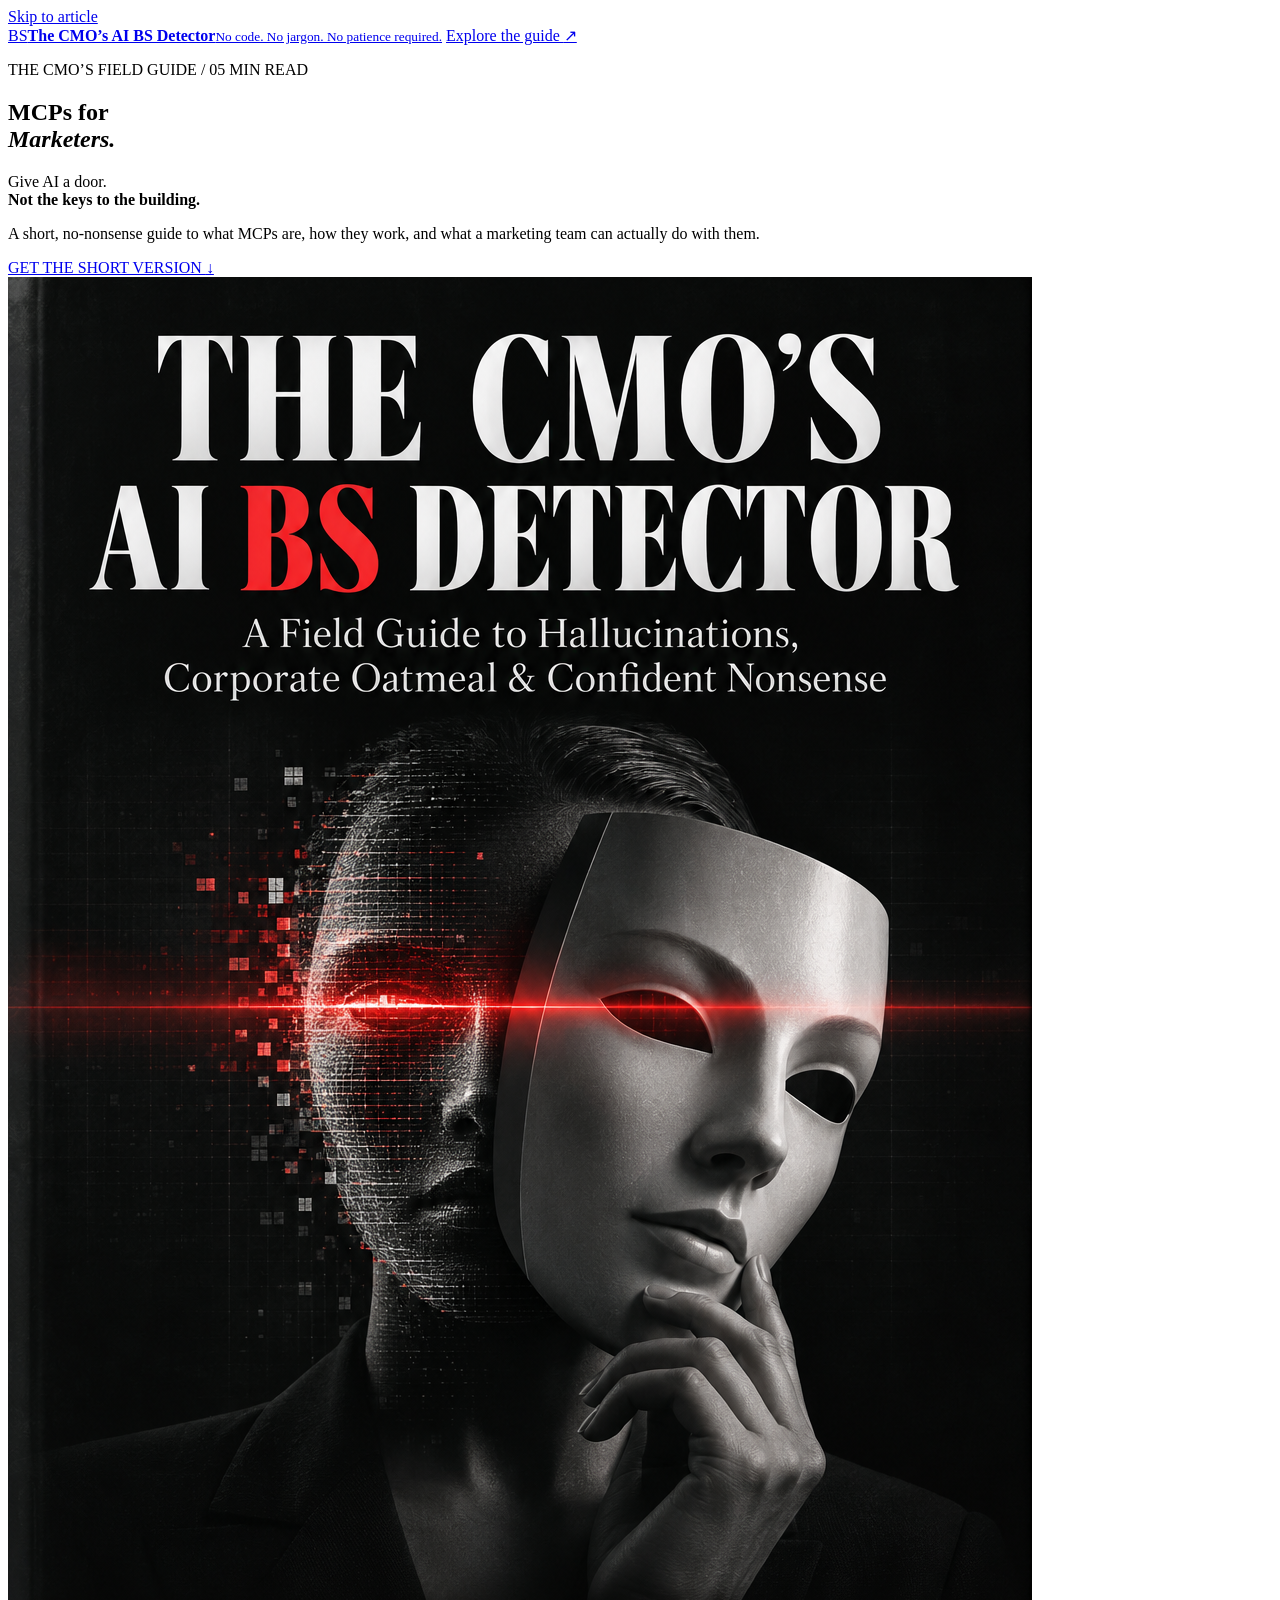
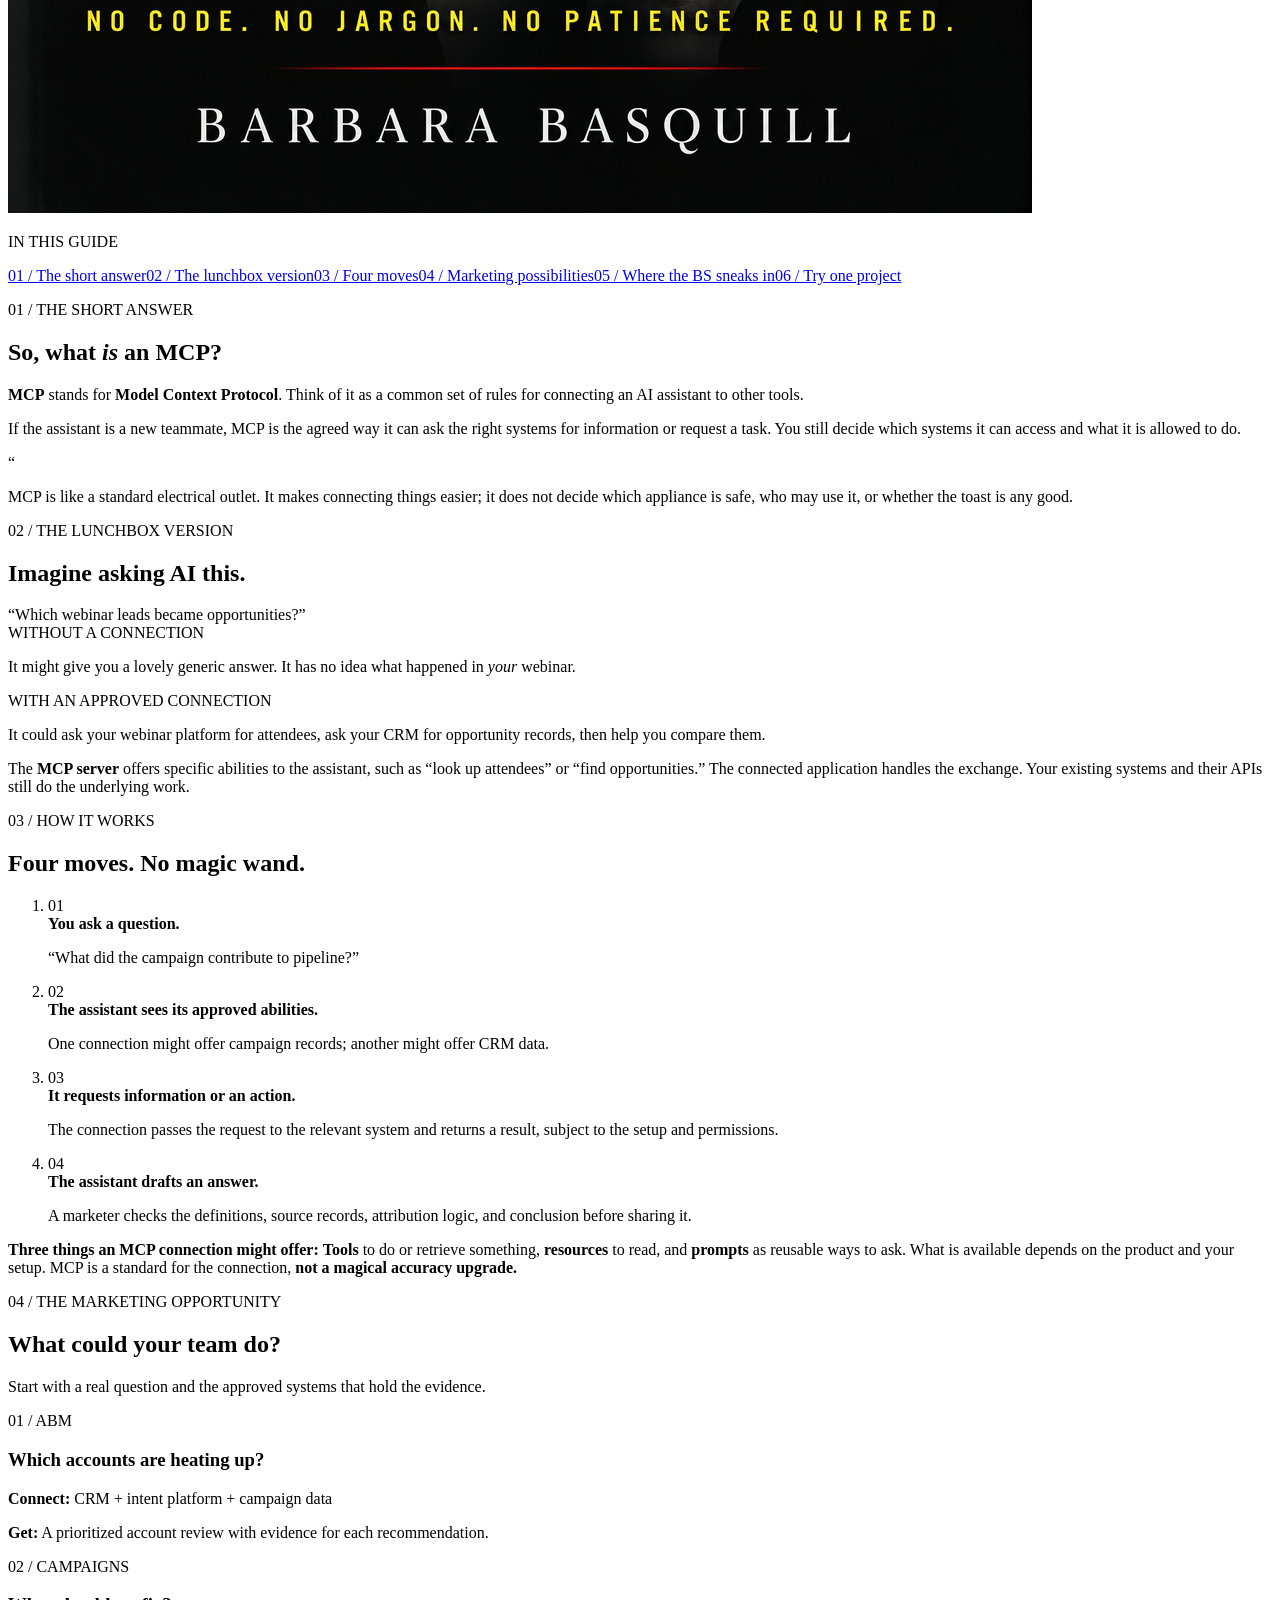
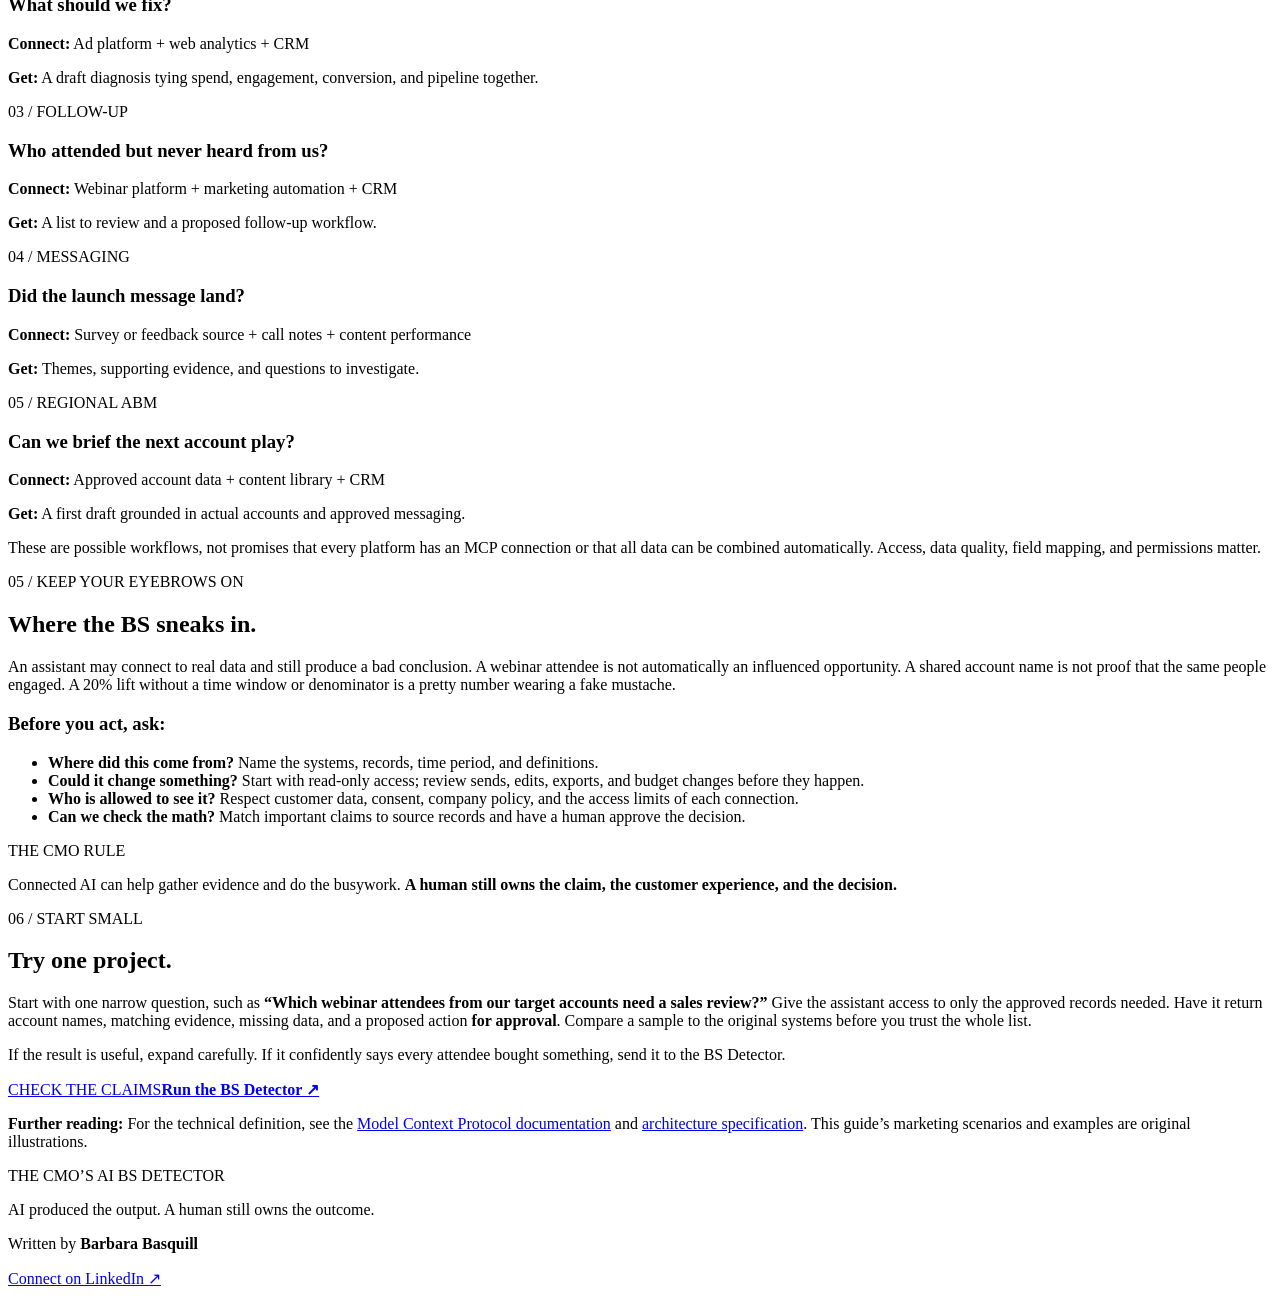
==== mcp-for-marketers/index.html @ 8076a6bf "Create index.html" ====
<!doctype html>
<html lang="en">
<head>
  <meta charset="utf-8">
  <meta name="viewport" content="width=device-width, initial-scale=1">
  <meta name="theme-color" content="#090a0c">
  <meta name="description" content="A five-minute, no-jargon field guide to MCPs for CMOs and marketing teams. Learn how connected AI works, what it can do, and where the BS can sneak in.">
  <meta property="og:type" content="article">
  <meta property="og:title" content="MCPs for Marketers: Give AI a Door, Not the Keys to the Building">
  <meta property="og:description" content="The five-minute, no-jargon field guide to connected AI for marketing teams.">
  <meta property="og:image" content="https://barbarabasquill.github.io/cmo-ai-bs-detector/assets/cmo-ai-bs-detector-cover.png">
  <meta property="og:url" content="https://barbarabasquill.github.io/cmo-ai-bs-detector/mcp-for-marketers/">
  <title>MCPs for Marketers | The CMO’s AI BS Detector</title>
  <link rel="canonical" href="https://barbarabasquill.github.io/cmo-ai-bs-detector/mcp-for-marketers/">
  <link rel="stylesheet" href="styles.css">
</head>
<body>
  <a class="skip-link" href="#article">Skip to article</a>
  <header class="site-header"><div class="shell header-inner">
    <a class="brand" href="../" aria-label="The CMO's AI BS Detector home"><span class="brand-mark" aria-hidden="true">BS</span><span><strong>The CMO’s AI BS Detector</strong><small>No code. No jargon. No patience required.</small></span></a>
    <a class="header-link" href="https://github.com/barbarabasquill/cmo-ai-bs-detector">Explore the guide <span aria-hidden="true">↗</span></a>
  </div></header>
  <main id="article">
    <section class="hero"><div class="shell hero-grid">
      <div class="hero-copy"><p class="eyebrow">THE CMO’S FIELD GUIDE <span aria-hidden="true">/</span> 05 MIN READ</p>
        <h1>MCPs for<br><em>Marketers<span class="red">.</span></em></h1>
        <p class="hero-deck">Give AI a door.<br><strong>Not the keys to the building.</strong></p>
        <p class="hero-sub">A short, no-nonsense guide to what MCPs are, how they work, and what a marketing team can actually do with them.</p>
        <a class="hero-button" href="#quick-answer">GET THE SHORT VERSION <span aria-hidden="true">↓</span></a>
      </div>
      <div class="hero-art" aria-label="The CMO's AI BS Detector book cover"><div class="art-halo" aria-hidden="true"></div><img src="../assets/cmo-ai-bs-detector-cover.png" alt="The CMO's AI BS Detector cover with a masked figure, red light, and yellow tagline"></div>
    </div><div class="hero-rule" aria-hidden="true"></div></section>

    <div class="shell article-shell">
      <aside class="contents" aria-label="On this page"><p>IN THIS GUIDE</p><a href="#quick-answer">01 / The short answer</a><a href="#lunchbox">02 / The lunchbox version</a><a href="#four-moves">03 / Four moves</a><a href="#marketing">04 / Marketing possibilities</a><a href="#bs">05 / Where the BS sneaks in</a><a href="#first-project">06 / Try one project</a></aside>
      <article class="story">
        <section id="quick-answer" class="story-section intro"><p class="section-kicker">01 / THE SHORT ANSWER</p><h2>So, what <em>is</em> an MCP?</h2>
          <p class="lead"><strong>MCP</strong> stands for <strong>Model Context Protocol</strong>. Think of it as a common set of rules for connecting an AI assistant to other tools.</p>
          <p>If the assistant is a new teammate, MCP is the agreed way it can ask the right systems for information or request a task. You still decide which systems it can access and what it is allowed to do.</p>
          <div class="pullquote"><span aria-hidden="true">“</span><p>MCP is like a standard electrical outlet. It makes connecting things easier; it does not decide which appliance is safe, who may use it, or whether the toast is any good.</p></div>
        </section>
        <section id="lunchbox" class="story-section"><p class="section-kicker">02 / THE LUNCHBOX VERSION</p><h2>Imagine asking AI this.</h2>
          <div class="question">“Which webinar leads became opportunities?”</div>
          <div class="compare"><div><span class="tag">WITHOUT A CONNECTION</span><p>It might give you a lovely generic answer. It has no idea what happened in <em>your</em> webinar.</p></div><div><span class="tag tag-red">WITH AN APPROVED CONNECTION</span><p>It could ask your webinar platform for attendees, ask your CRM for opportunity records, then help you compare them.</p></div></div>
          <p>The <strong>MCP server</strong> offers specific abilities to the assistant, such as “look up attendees” or “find opportunities.” The connected application handles the exchange. Your existing systems and their APIs still do the underlying work.</p>
        </section>
        <section id="four-moves" class="story-section"><p class="section-kicker">03 / HOW IT WORKS</p><h2>Four moves. No magic wand.</h2>
          <ol class="steps"><li><span>01</span><div><strong>You ask a question.</strong><p>“What did the campaign contribute to pipeline?”</p></div></li><li><span>02</span><div><strong>The assistant sees its approved abilities.</strong><p>One connection might offer campaign records; another might offer CRM data.</p></div></li><li><span>03</span><div><strong>It requests information or an action.</strong><p>The connection passes the request to the relevant system and returns a result, subject to the setup and permissions.</p></div></li><li><span>04</span><div><strong>The assistant drafts an answer.</strong><p>A marketer checks the definitions, source records, attribution logic, and conclusion before sharing it.</p></div></li></ol>
          <div class="note"><strong>Three things an MCP connection might offer:</strong> <b>Tools</b> to do or retrieve something, <b>resources</b> to read, and <b>prompts</b> as reusable ways to ask. What is available depends on the product and your setup. MCP is a standard for the connection, <strong>not a magical accuracy upgrade.</strong></div>
        </section>
        <section id="marketing" class="story-section"><p class="section-kicker">04 / THE MARKETING OPPORTUNITY</p><h2>What could your team do?</h2><p>Start with a real question and the approved systems that hold the evidence.</p>
          <div class="use-cases"><div class="use-case"><span>01 / ABM</span><h3>Which accounts are heating up?</h3><p><b>Connect:</b> CRM + intent platform + campaign data</p><p><b>Get:</b> A prioritized account review with evidence for each recommendation.</p></div><div class="use-case"><span>02 / CAMPAIGNS</span><h3>What should we fix?</h3><p><b>Connect:</b> Ad platform + web analytics + CRM</p><p><b>Get:</b> A draft diagnosis tying spend, engagement, conversion, and pipeline together.</p></div><div class="use-case"><span>03 / FOLLOW-UP</span><h3>Who attended but never heard from us?</h3><p><b>Connect:</b> Webinar platform + marketing automation + CRM</p><p><b>Get:</b> A list to review and a proposed follow-up workflow.</p></div><div class="use-case"><span>04 / MESSAGING</span><h3>Did the launch message land?</h3><p><b>Connect:</b> Survey or feedback source + call notes + content performance</p><p><b>Get:</b> Themes, supporting evidence, and questions to investigate.</p></div><div class="use-case"><span>05 / REGIONAL ABM</span><h3>Can we brief the next account play?</h3><p><b>Connect:</b> Approved account data + content library + CRM</p><p><b>Get:</b> A first draft grounded in actual accounts and approved messaging.</p></div></div>
          <p class="fine-print">These are possible workflows, not promises that every platform has an MCP connection or that all data can be combined automatically. Access, data quality, field mapping, and permissions matter.</p>
        </section>
        <section id="bs" class="story-section"><p class="section-kicker">05 / KEEP YOUR EYEBROWS ON</p><h2>Where the BS sneaks in.</h2><p>An assistant may connect to real data and still produce a bad conclusion. A webinar attendee is not automatically an influenced opportunity. A shared account name is not proof that the same people engaged. A 20% lift without a time window or denominator is a pretty number wearing a fake mustache.</p>
          <div class="checklist"><h3>Before you act, ask:</h3><ul><li><strong>Where did this come from?</strong> Name the systems, records, time period, and definitions.</li><li><strong>Could it change something?</strong> Start with read-only access; review sends, edits, exports, and budget changes before they happen.</li><li><strong>Who is allowed to see it?</strong> Respect customer data, consent, company policy, and the access limits of each connection.</li><li><strong>Can we check the math?</strong> Match important claims to source records and have a human approve the decision.</li></ul></div>
          <div class="rule"><span>THE CMO RULE</span><p>Connected AI can help gather evidence and do the busywork. <strong>A human still owns the claim, the customer experience, and the decision.</strong></p></div>
        </section>
        <section id="first-project" class="story-section last"><p class="section-kicker">06 / START SMALL</p><h2>Try one project.</h2><p>Start with one narrow question, such as <strong>“Which webinar attendees from our target accounts need a sales review?”</strong> Give the assistant access to only the approved records needed. Have it return account names, matching evidence, missing data, and a proposed action <strong>for approval</strong>. Compare a sample to the original systems before you trust the whole list.</p><p>If the result is useful, expand carefully. If it confidently says every attendee bought something, send it to the BS Detector.</p>
          <a class="cta" href="../"><span>CHECK THE CLAIMS</span><strong>Run the BS Detector <span aria-hidden="true">↗</span></strong></a>
        </section>
        <div class="sources"><p><strong>Further reading:</strong> For the technical definition, see the <a href="https://modelcontextprotocol.io/docs/getting-started/intro">Model Context Protocol documentation</a> and <a href="https://modelcontextprotocol.io/specification/2025-11-25/architecture">architecture specification</a>. This guide’s marketing scenarios and examples are original illustrations.</p></div>
      </article>
    </div>
  </main>
  <footer><div class="shell footer-inner"><div><span>THE CMO’S AI BS DETECTOR</span><p>AI produced the output. A human still owns the outcome.</p></div><div><p>Written by <strong>Barbara Basquill</strong></p><a href="https://www.linkedin.com/in/enterprisemarketing/">Connect on LinkedIn ↗</a></div></div></footer>
</body>
</html>
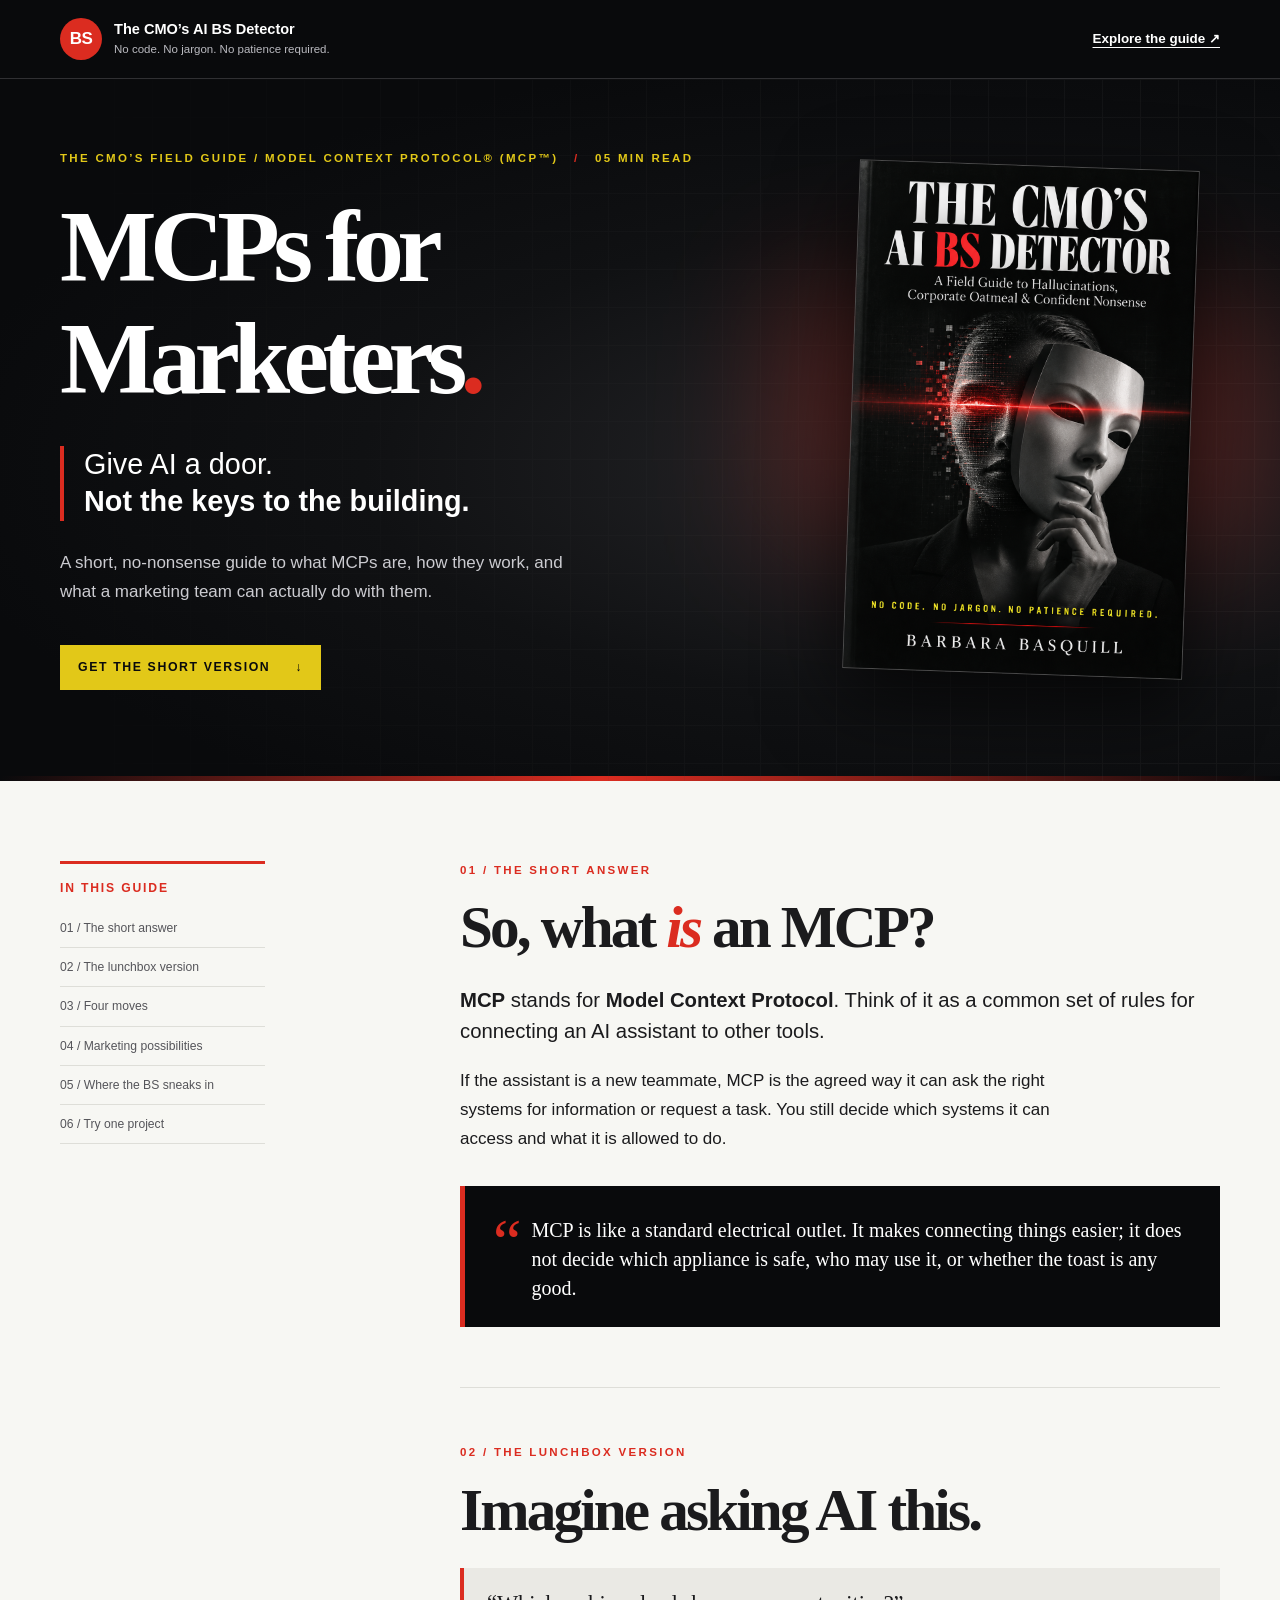
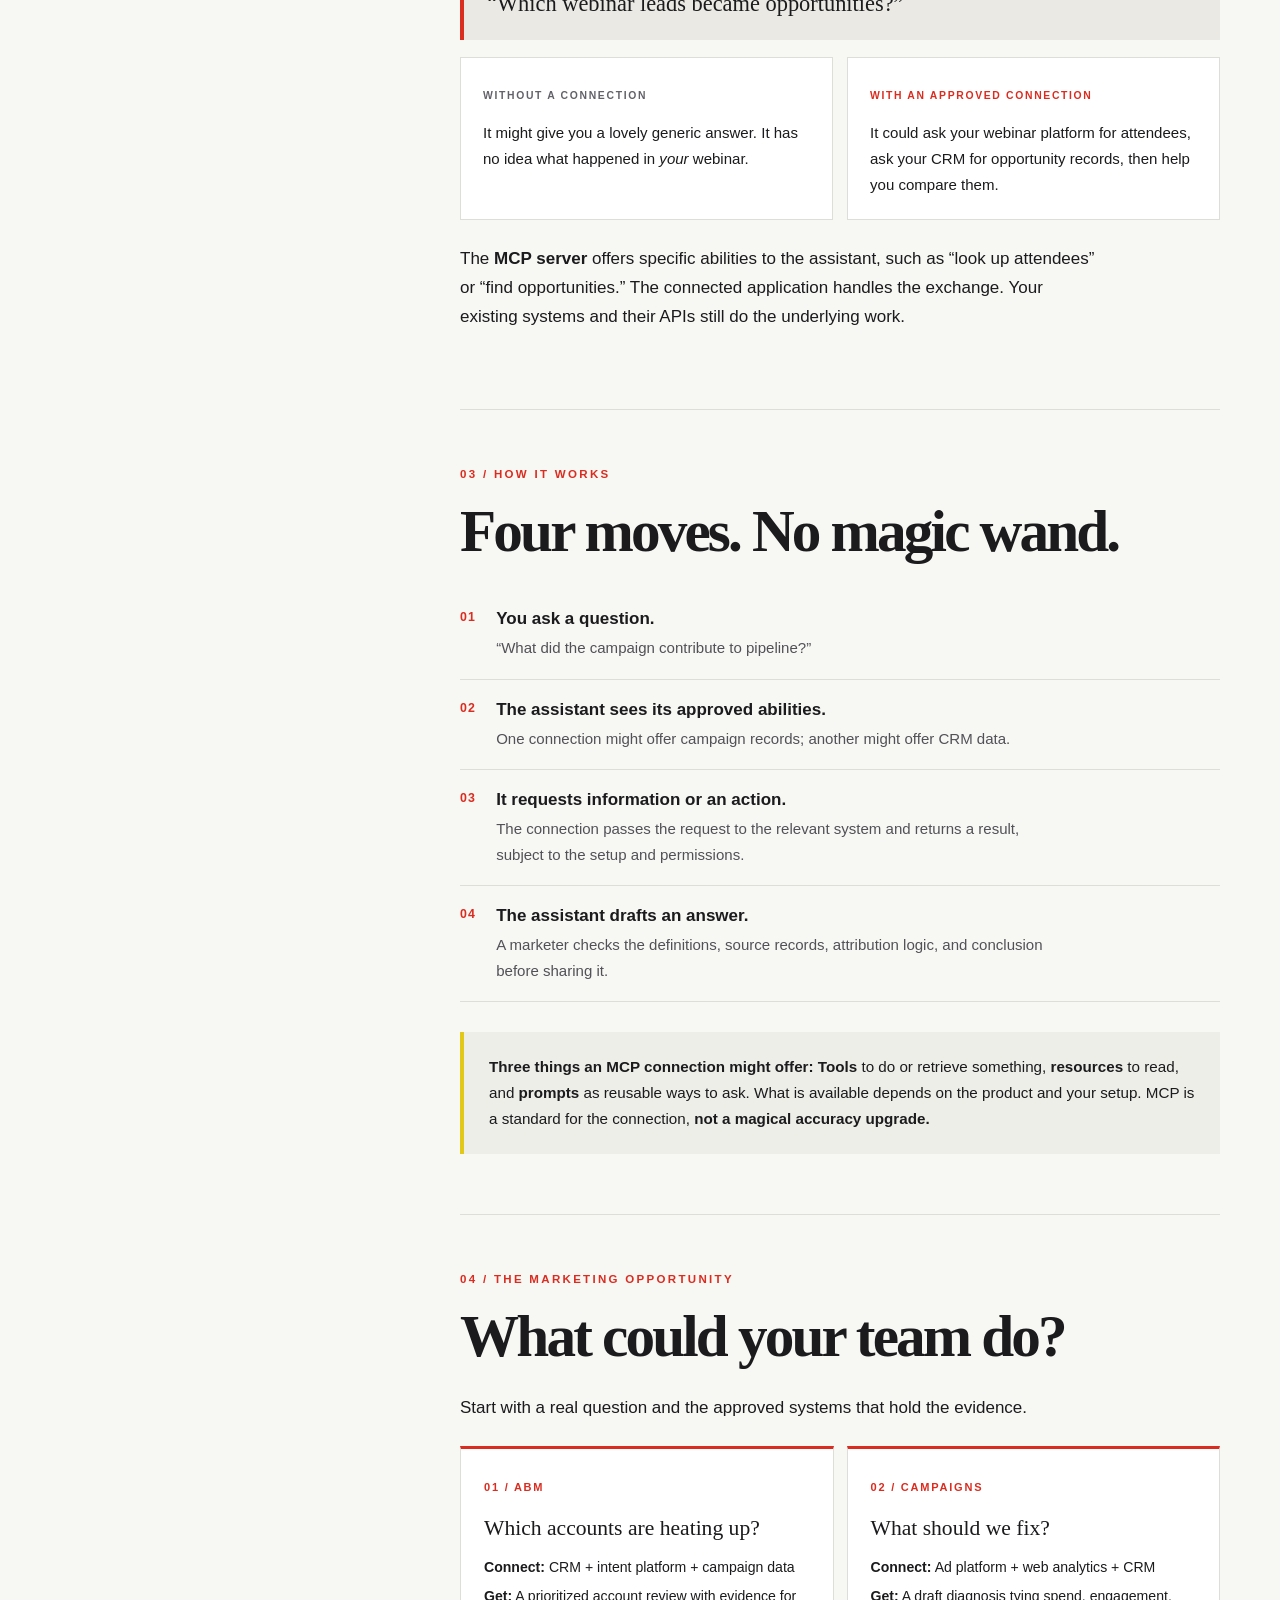
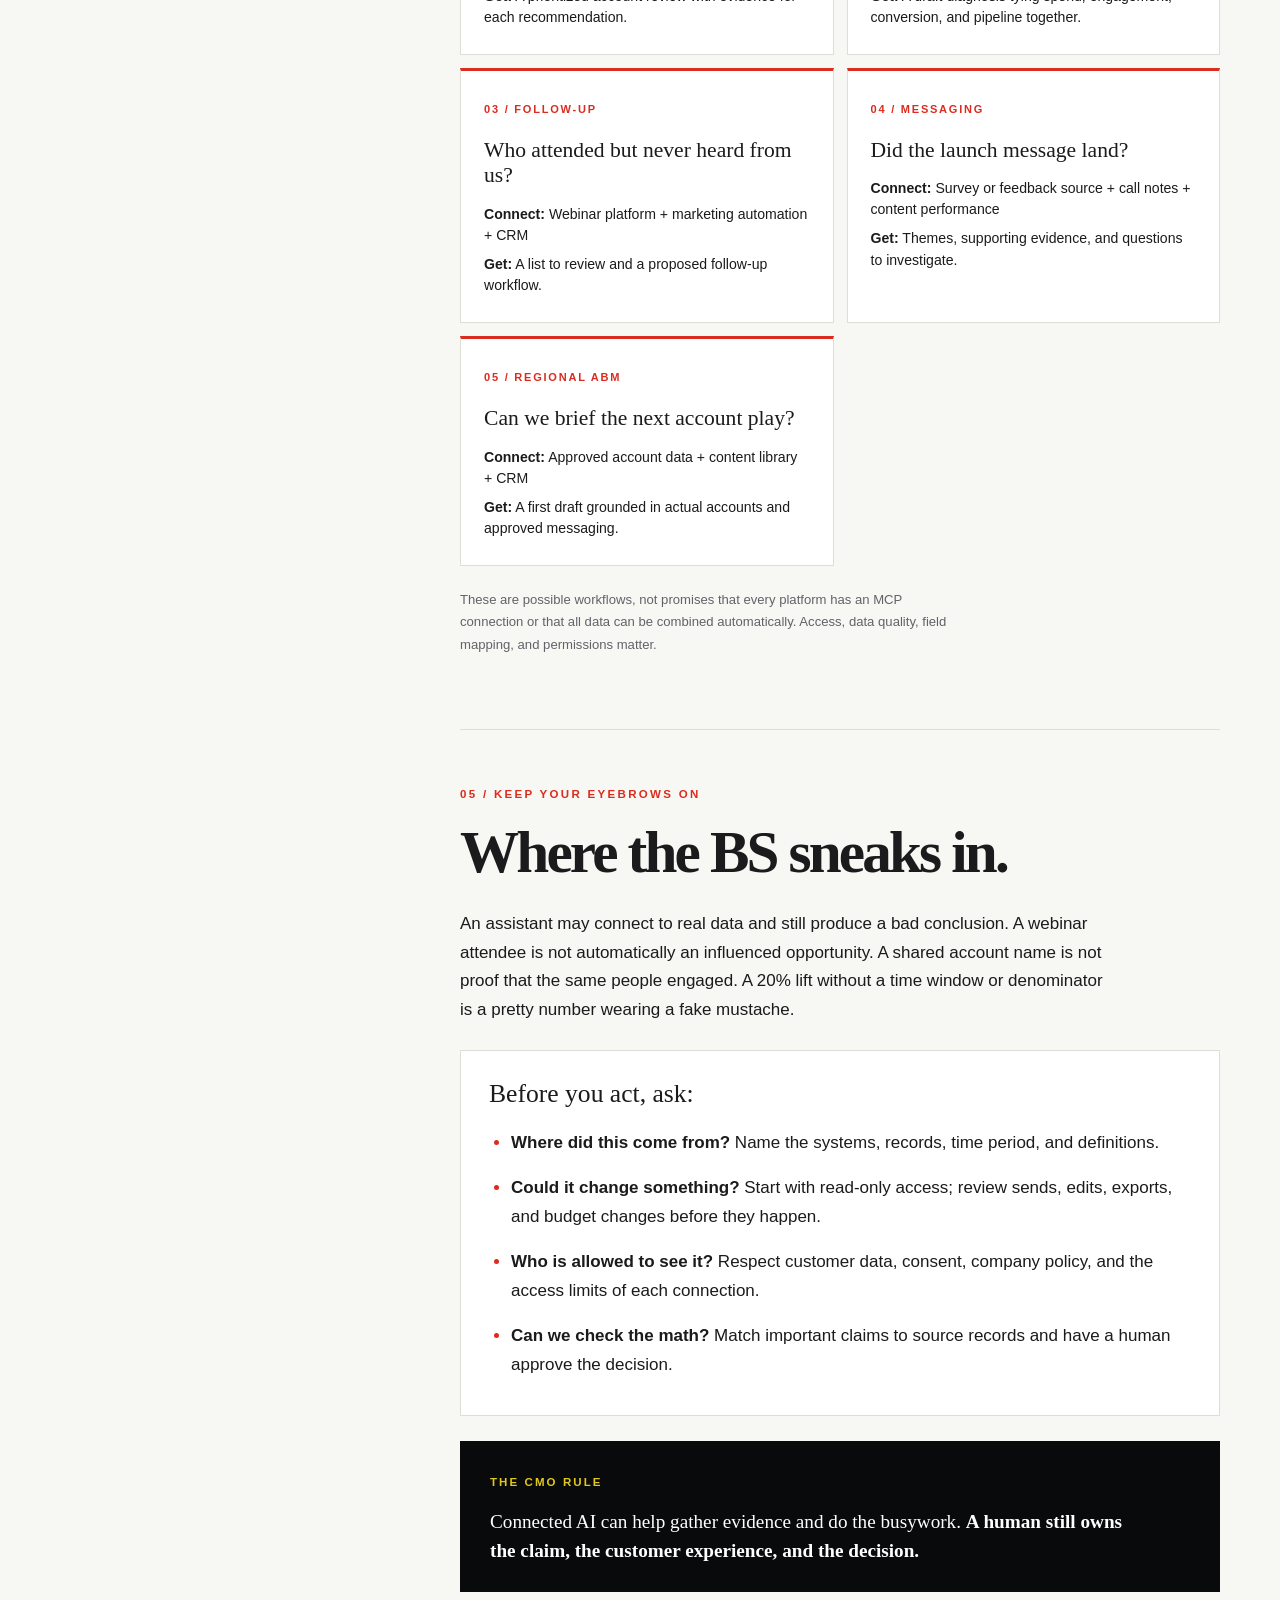
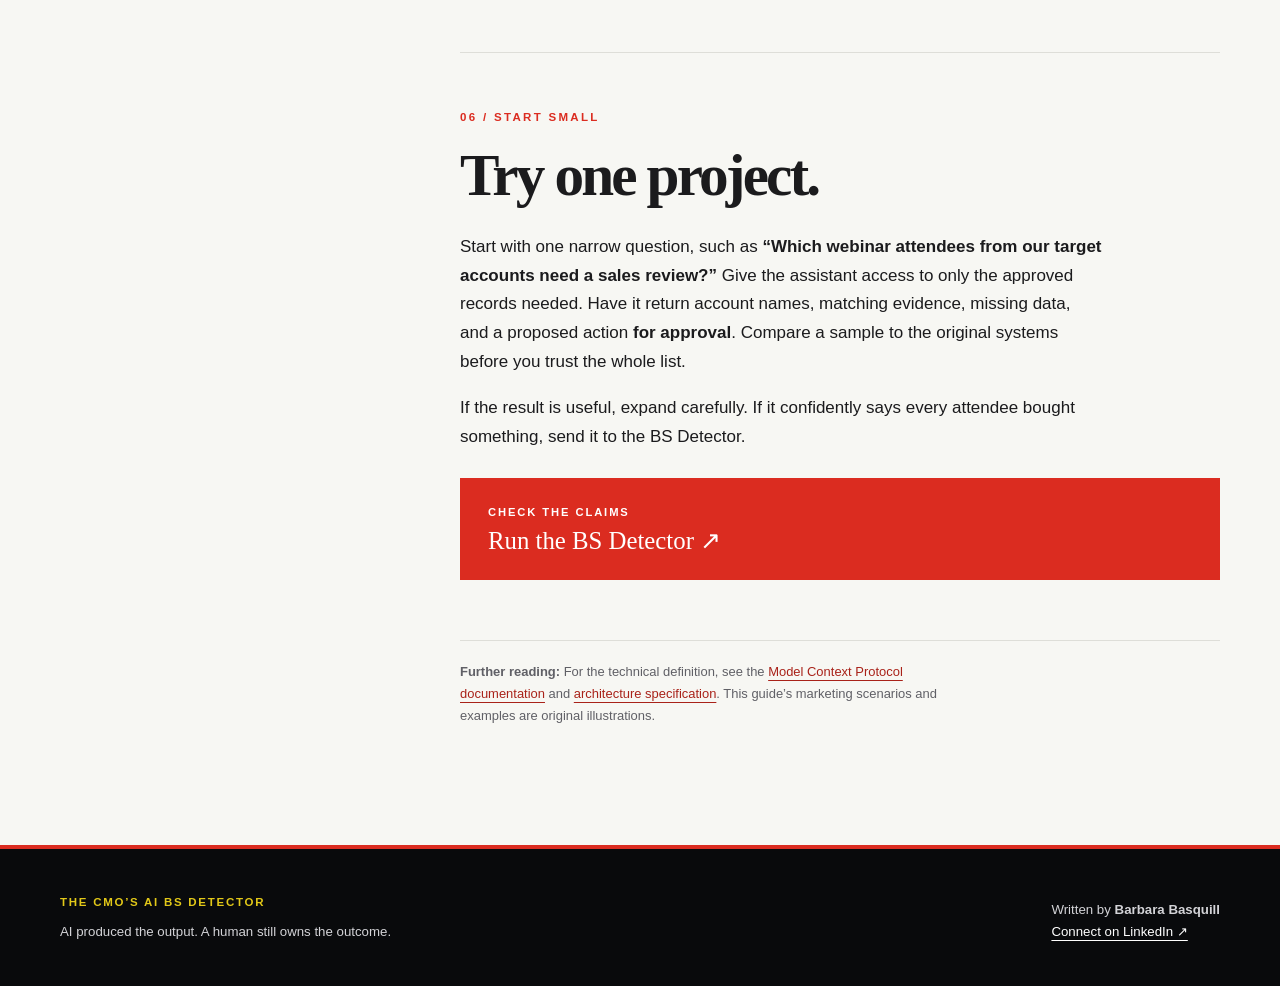
==== commit d064fd46: "Update index.html" ====
--- a/mcp-for-marketers/index.html
+++ b/mcp-for-marketers/index.html
@@ -6,7 +6,7 @@
   <meta name="theme-color" content="#090a0c">
   <meta name="description" content="A five-minute, no-jargon field guide to MCPs for CMOs and marketing teams. Learn how connected AI works, what it can do, and where the BS can sneak in.">
   <meta property="og:type" content="article">
-  <meta property="og:title" content="MCPs for Marketers: Give AI a Door, Not the Keys to the Building">
+  <meta property="og:title" content="MCPs Connections for Marketers: Give AI a Door, Not the Keys to the Building">
   <meta property="og:description" content="The five-minute, no-jargon field guide to connected AI for marketing teams.">
   <meta property="og:image" content="https://barbarabasquill.github.io/cmo-ai-bs-detector/assets/cmo-ai-bs-detector-cover.png">
   <meta property="og:url" content="https://barbarabasquill.github.io/cmo-ai-bs-detector/mcp-for-marketers/">
@@ -22,7 +22,7 @@
   </div></header>
   <main id="article">
     <section class="hero"><div class="shell hero-grid">
-      <div class="hero-copy"><p class="eyebrow">THE CMO’S FIELD GUIDE <span aria-hidden="true">/</span> 05 MIN READ</p>
+      <div class="hero-copy"><p class="eyebrow">THE CMO’S FIELD GUIDE / MODEL CONTEXT PROTOCOL® (MCP™) <span aria-hidden="true">/</span> 05 MIN READ</p>
         <h1>MCPs for<br><em>Marketers<span class="red">.</span></em></h1>
         <p class="hero-deck">Give AI a door.<br><strong>Not the keys to the building.</strong></p>
         <p class="hero-sub">A short, no-nonsense guide to what MCPs are, how they work, and what a marketing team can actually do with them.</p>
--- a/mcp-for-marketers/styles.css
+++ b/mcp-for-marketers/styles.css
@@ -0,0 +1 @@
+:root{--black:#090a0c;--charcoal:#141518;--paper:#f7f7f3;--white:#fff;--red:#db2c20;--yellow:#e2c818;--ink:#1b1b1d;--muted:#626269;--line:#deded8}*{box-sizing:border-box}html{scroll-behavior:smooth}body{margin:0;background:var(--paper);color:var(--ink);font:17px/1.7 Inter,ui-sans-serif,-apple-system,BlinkMacSystemFont,"Segoe UI",sans-serif}a{color:inherit;text-underline-offset:4px}a:focus-visible{outline:3px solid var(--yellow);outline-offset:4px}.shell{width:min(1160px,calc(100% - 48px));margin-inline:auto}.skip-link{position:absolute;left:16px;top:-80px;background:var(--yellow);color:var(--black);padding:8px 15px;z-index:30}.skip-link:focus{top:12px}.site-header{background:var(--black);color:white;border-bottom:1px solid #303033}.header-inner{min-height:78px;display:flex;align-items:center;justify-content:space-between;gap:24px}.brand{display:flex;align-items:center;gap:12px;text-decoration:none;line-height:1.2}.brand-mark{display:grid;place-items:center;width:42px;height:42px;border-radius:50%;background:var(--red);font-weight:900;letter-spacing:-.04em}.brand strong,.brand small{display:block}.brand strong{font-size:.91rem}.brand small{margin-top:4px;color:#babac0;font-size:.72rem}.header-link{font-size:.84rem;font-weight:750}.hero{position:relative;overflow:hidden;color:white;background:radial-gradient(ellipse at 75% 55%,#27272a 0%,#101113 44%,var(--black) 76%)}.hero:before{content:"";position:absolute;inset:0;opacity:.16;background-image:linear-gradient(#494949 1px,transparent 1px),linear-gradient(90deg,#494949 1px,transparent 1px);background-size:38px 38px;mask-image:linear-gradient(to right,transparent,#000)}.hero-grid{position:relative;display:grid;grid-template-columns:1.35fr .8fr;align-items:center;gap:clamp(36px,7vw,90px);min-height:650px;padding:70px 0 86px}.eyebrow,.section-kicker{font-size:.72rem;font-weight:900;letter-spacing:.2em}.eyebrow{color:var(--yellow)}.eyebrow span{color:var(--red);padding:0 10px}h1,h2,h3,p{margin-top:0}h1,h2,h3{line-height:1.1}h1{font-family:Georgia,"Times New Roman",serif;font-size:clamp(3.8rem,8vw,7.1rem);letter-spacing:-.065em;margin:22px 0 30px}h1 em{font-style:normal}h1 .red{color:var(--red)}.hero-deck{border-left:4px solid var(--red);padding-left:20px;font-size:clamp(1.3rem,2.5vw,1.8rem);line-height:1.3}.hero-sub{max-width:540px;color:#cbcbd0;line-height:1.65}.hero-button{display:inline-flex;align-items:center;gap:25px;margin-top:22px;background:var(--yellow);color:var(--black);padding:12px 18px;text-decoration:none;font-size:.77rem;font-weight:900;letter-spacing:.13em}.hero-button:hover{background:#f2db3e}.hero-art{position:relative;max-width:340px;justify-self:center;transform:rotate(2deg)}.hero-art img{display:block;position:relative;width:100%;height:auto;border:1px solid #4b4b4b;box-shadow:0 28px 80px #000b}.art-halo{position:absolute;inset:25% -20%;background:var(--red);filter:blur(65px);opacity:.29}.hero-rule{height:5px;background:linear-gradient(90deg,var(--black) 0%,var(--red) 47%,var(--black) 100%)}.article-shell{display:grid;grid-template-columns:205px minmax(0,760px);justify-content:space-between;gap:65px;padding-top:80px;padding-bottom:105px}.contents{position:sticky;top:30px;align-self:start;border-top:3px solid var(--red);padding-top:15px;font-size:.76rem;line-height:1.5}.contents p{font-weight:900;letter-spacing:.15em;color:var(--red)}.contents a{display:block;padding:10px 0;color:#55555a;text-decoration:none;border-bottom:1px solid var(--line)}.contents a:hover{color:var(--red)}.story-section{scroll-margin-top:25px;padding:55px 0 60px;border-bottom:1px solid var(--line)}.intro{padding-top:0}.story-section.last{border-bottom:0}.section-kicker{color:var(--red);margin-bottom:15px}h2{font-family:Georgia,"Times New Roman",serif;font-size:clamp(2.2rem,5vw,3.7rem);letter-spacing:-.048em;margin-bottom:25px}h2 em{font-style:italic;color:var(--red)}.story p{max-width:68ch}.lead{font-size:1.27rem;line-height:1.52}.pullquote{display:flex;gap:10px;margin:32px 0 0;padding:24px 28px;background:var(--black);color:white;border-left:5px solid var(--red)}.pullquote>span{color:var(--red);font:4rem/1 Georgia,serif}.pullquote p{margin:6px 0 0;font:1.25rem/1.46 Georgia,serif}.question{background:#eae9e4;border-left:4px solid var(--red);padding:20px 23px;font:1.4rem/1.4 Georgia,serif}.compare{display:grid;grid-template-columns:1fr 1fr;gap:14px;margin:17px 0 25px}.compare>div{background:white;border:1px solid var(--line);padding:22px}.compare p{margin:12px 0 0;font-size:.94rem}.tag{color:var(--muted);font-size:.65rem;font-weight:900;letter-spacing:.16em}.tag-red{color:var(--red)}.steps{list-style:none;padding:0;margin:0 0 30px}.steps li{display:flex;gap:20px;padding:18px 0;border-bottom:1px solid var(--line)}.steps li>span{flex:none;color:var(--red);font-size:.77rem;font-weight:900;letter-spacing:.1em}.steps strong{display:block;line-height:1.4}.steps p{margin:4px 0 0;font-size:.94rem;color:#515157}.note{background:#eeeee9;padding:22px 25px;font-size:.95rem;border-left:4px solid var(--yellow)}.use-cases{display:grid;grid-template-columns:1fr 1fr;gap:13px;margin:23px 0}.use-case{padding:23px 23px 18px;background:white;border:1px solid var(--line);border-top:3px solid var(--red)}.use-case>span{color:var(--red);font-size:.69rem;font-weight:900;letter-spacing:.16em}.use-case h3{font:1.35rem/1.18 Georgia,serif;margin:15px 0}.use-case p{font-size:.88rem;line-height:1.5;margin:8px 0}.fine-print{font-size:.82rem;color:var(--muted)}.checklist{background:white;border:1px solid var(--line);padding:28px;margin:25px 0}.checklist h3{font:1.6rem Georgia,serif;margin:0 0 12px}.checklist ul{padding-left:22px;margin:0}.checklist li{padding:8px 0}.checklist li::marker{color:var(--red)}.rule{background:var(--black);color:white;padding:26px 30px}.rule span{color:var(--yellow);font-size:.72rem;font-weight:900;letter-spacing:.18em}.rule p{font:1.2rem/1.5 Georgia,serif;margin:12px 0 0}.cta{display:flex;flex-direction:column;gap:4px;padding:25px 28px;margin-top:26px;background:var(--red);color:white;text-decoration:none}.cta:hover{background:#b62319}.cta>span{font-size:.7rem;font-weight:900;letter-spacing:.17em}.cta strong{font:1.55rem Georgia,serif}.sources{font-size:.81rem;color:#606066;border-top:1px solid var(--line);padding-top:20px}.sources a{color:#a92219}.footer-inner{display:flex;justify-content:space-between;gap:28px;padding:42px 0}.footer-inner span{color:var(--yellow);font-size:.72rem;font-weight:900;letter-spacing:.15em}.footer-inner p{margin:8px 0 0}.footer-inner a{color:white}footer{background:var(--black);color:#d3d3d7;border-top:4px solid var(--red);font-size:.83rem}@media(max-width:850px){.hero-grid{grid-template-columns:1fr;min-height:auto}.hero-art{max-width:250px;justify-self:start}.article-shell{display:block;padding-top:45px}.contents{position:static;display:flex;flex-wrap:wrap;gap:0 15px;padding-bottom:20px}.contents p{width:100%;margin-bottom:5px}.contents a{font-size:.72rem}.story-section{padding:45px 0}}@media(max-width:600px){.shell{width:min(100% - 34px,1160px)}.header-link,.brand small{display:none}.hero-grid{padding:54px 0 60px;gap:36px}.hero-art{max-width:210px}.compare,.use-cases{grid-template-columns:1fr}.footer-inner{flex-direction:column}h1{font-size:clamp(3.4rem,13vw,5rem)}}@media(prefers-reduced-motion:reduce){html{scroll-behavior:auto}}@media print{.site-header,.contents,.hero-button,.cta,footer{display:none}.hero{color:black;background:white}.hero-grid{min-height:0;padding:0}.hero-art{display:none}.article-shell{display:block;padding:0}.story-section{break-inside:avoid}.pullquote,.rule{print-color-adjust:exact}}
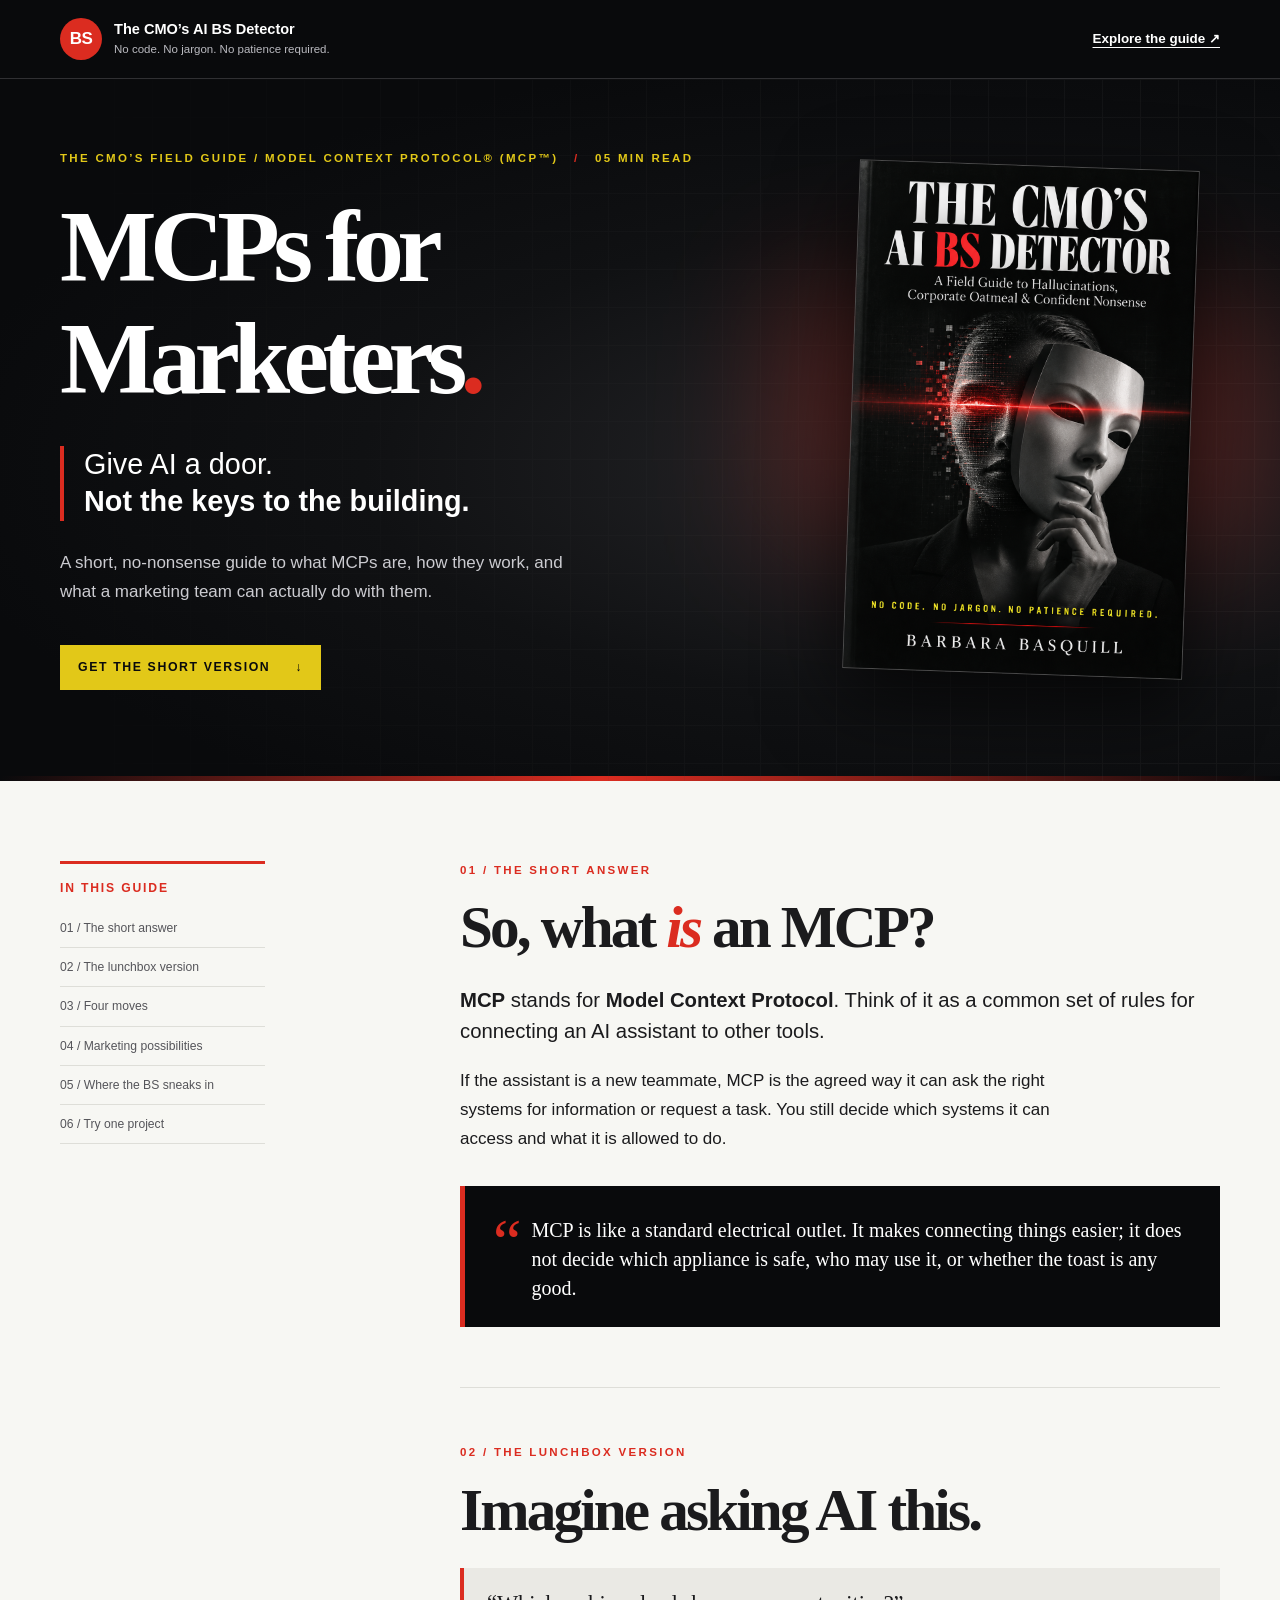
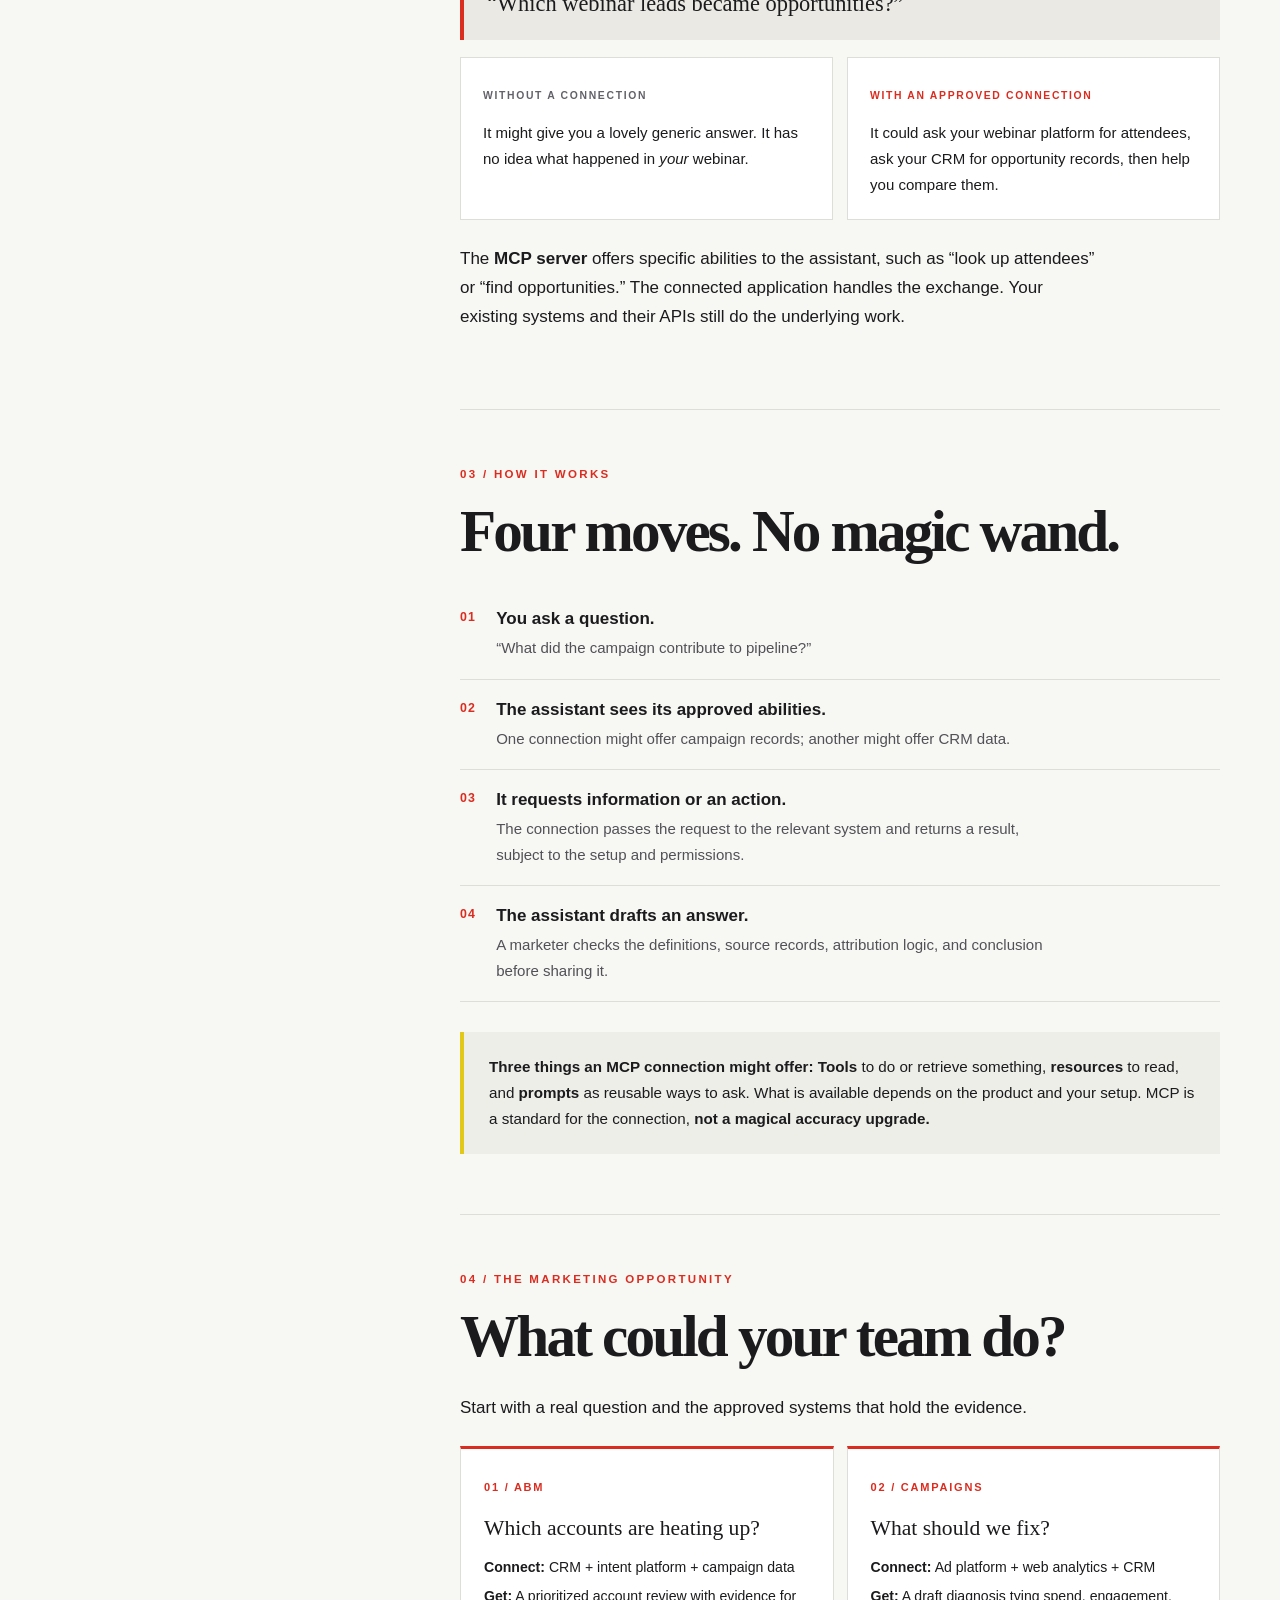
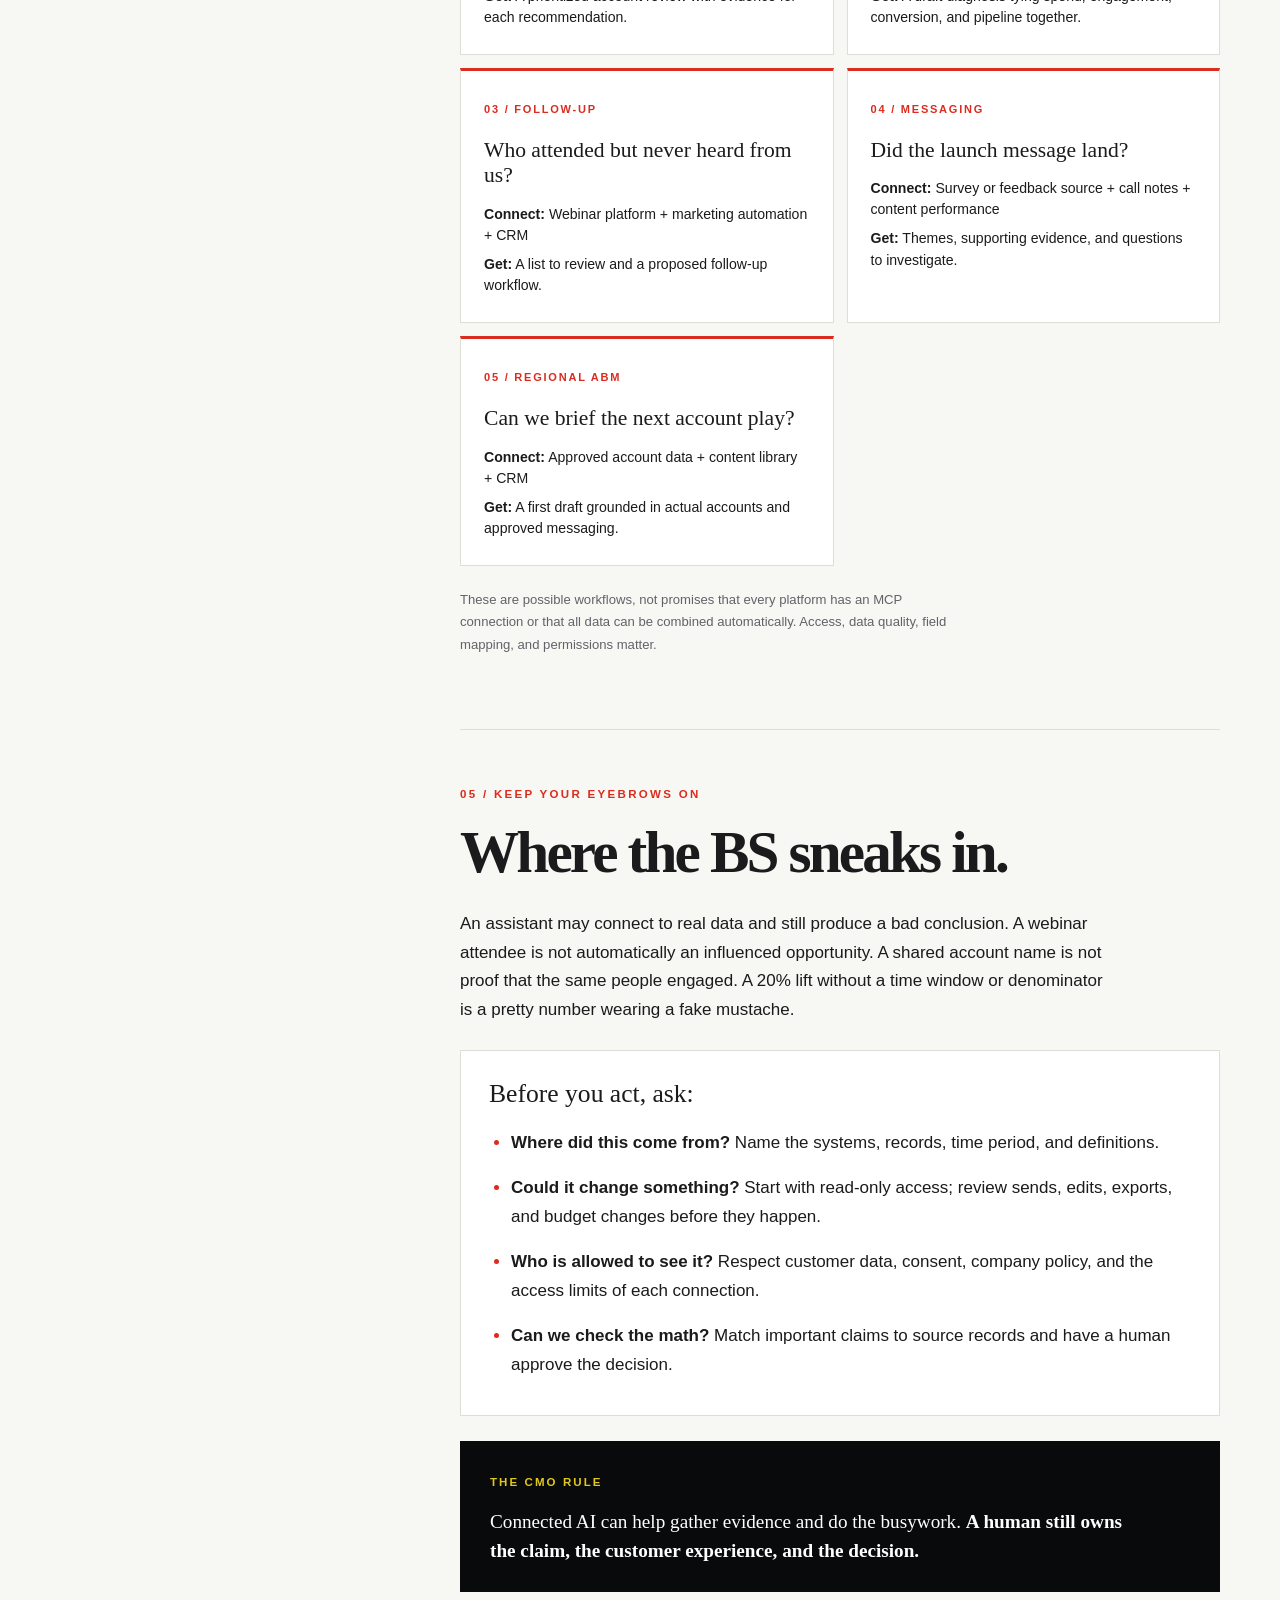
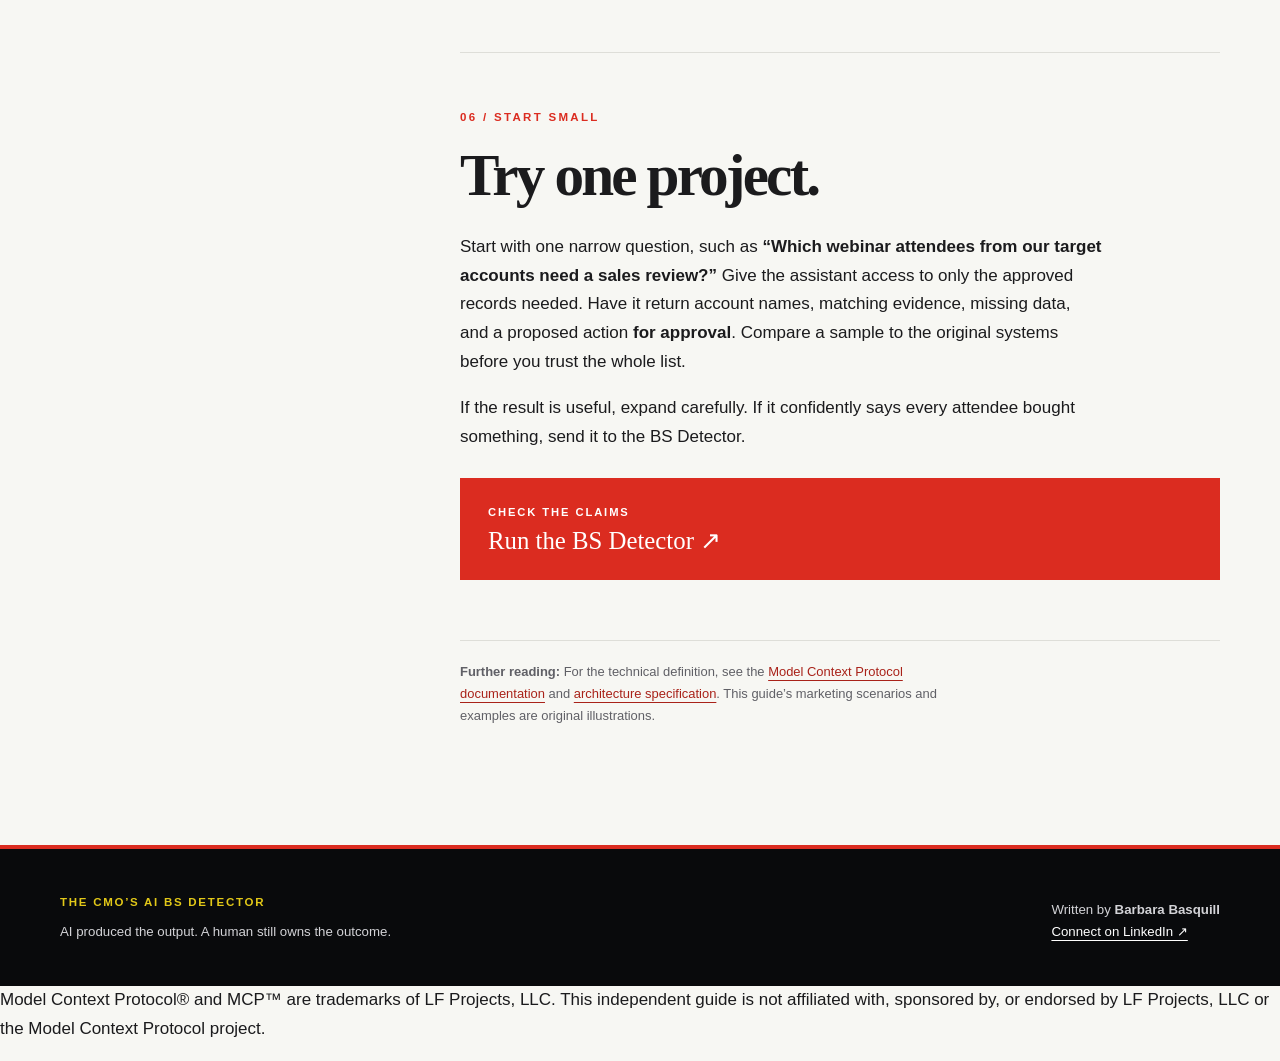
==== commit b9655413: "Update index.html" ====
--- a/mcp-for-marketers/index.html
+++ b/mcp-for-marketers/index.html
@@ -66,3 +66,8 @@
   <footer><div class="shell footer-inner"><div><span>THE CMO’S AI BS DETECTOR</span><p>AI produced the output. A human still owns the outcome.</p></div><div><p>Written by <strong>Barbara Basquill</strong></p><a href="https://www.linkedin.com/in/enterprisemarketing/">Connect on LinkedIn ↗</a></div></div></footer>
 </body>
 </html>
+<p class="trademark-notice">
+  Model Context Protocol® and MCP™ are trademarks of LF Projects, LLC.
+  This independent guide is not affiliated with, sponsored by, or endorsed by
+  LF Projects, LLC or the Model Context Protocol project.
+</p>
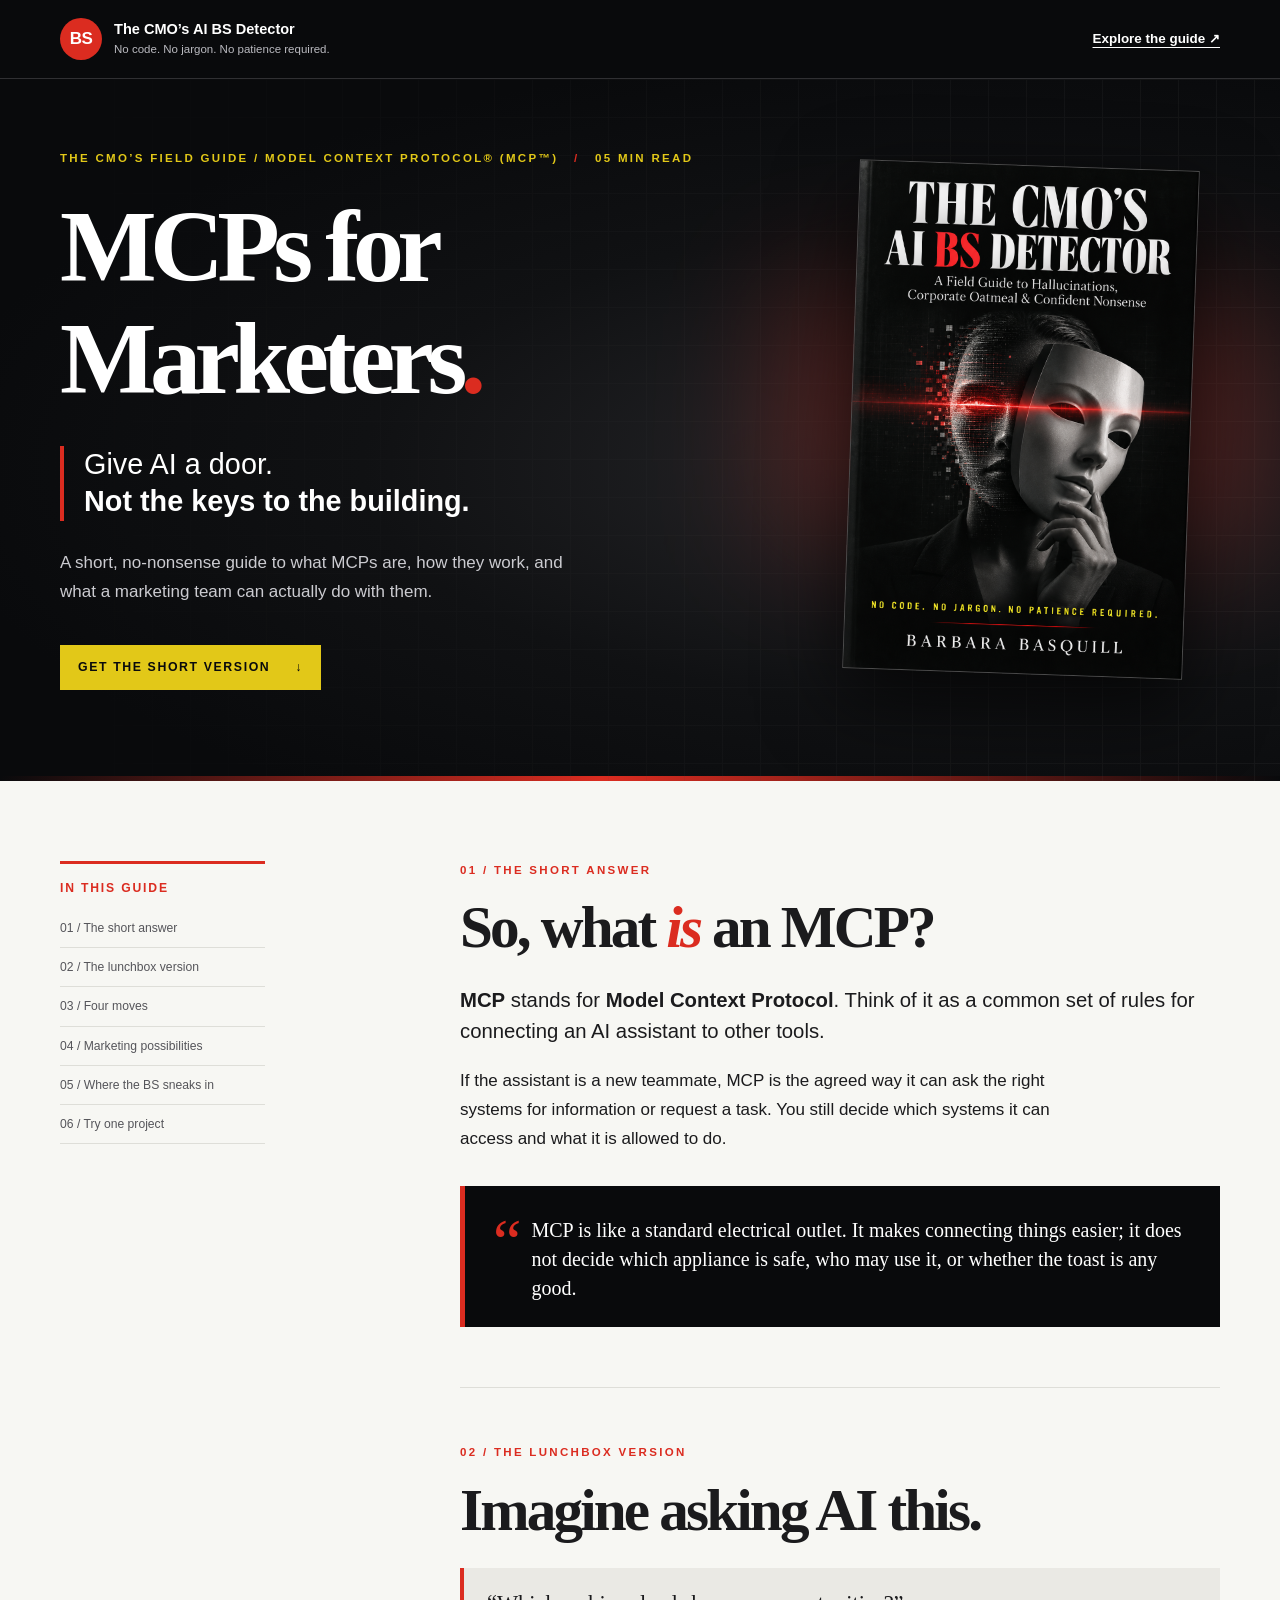
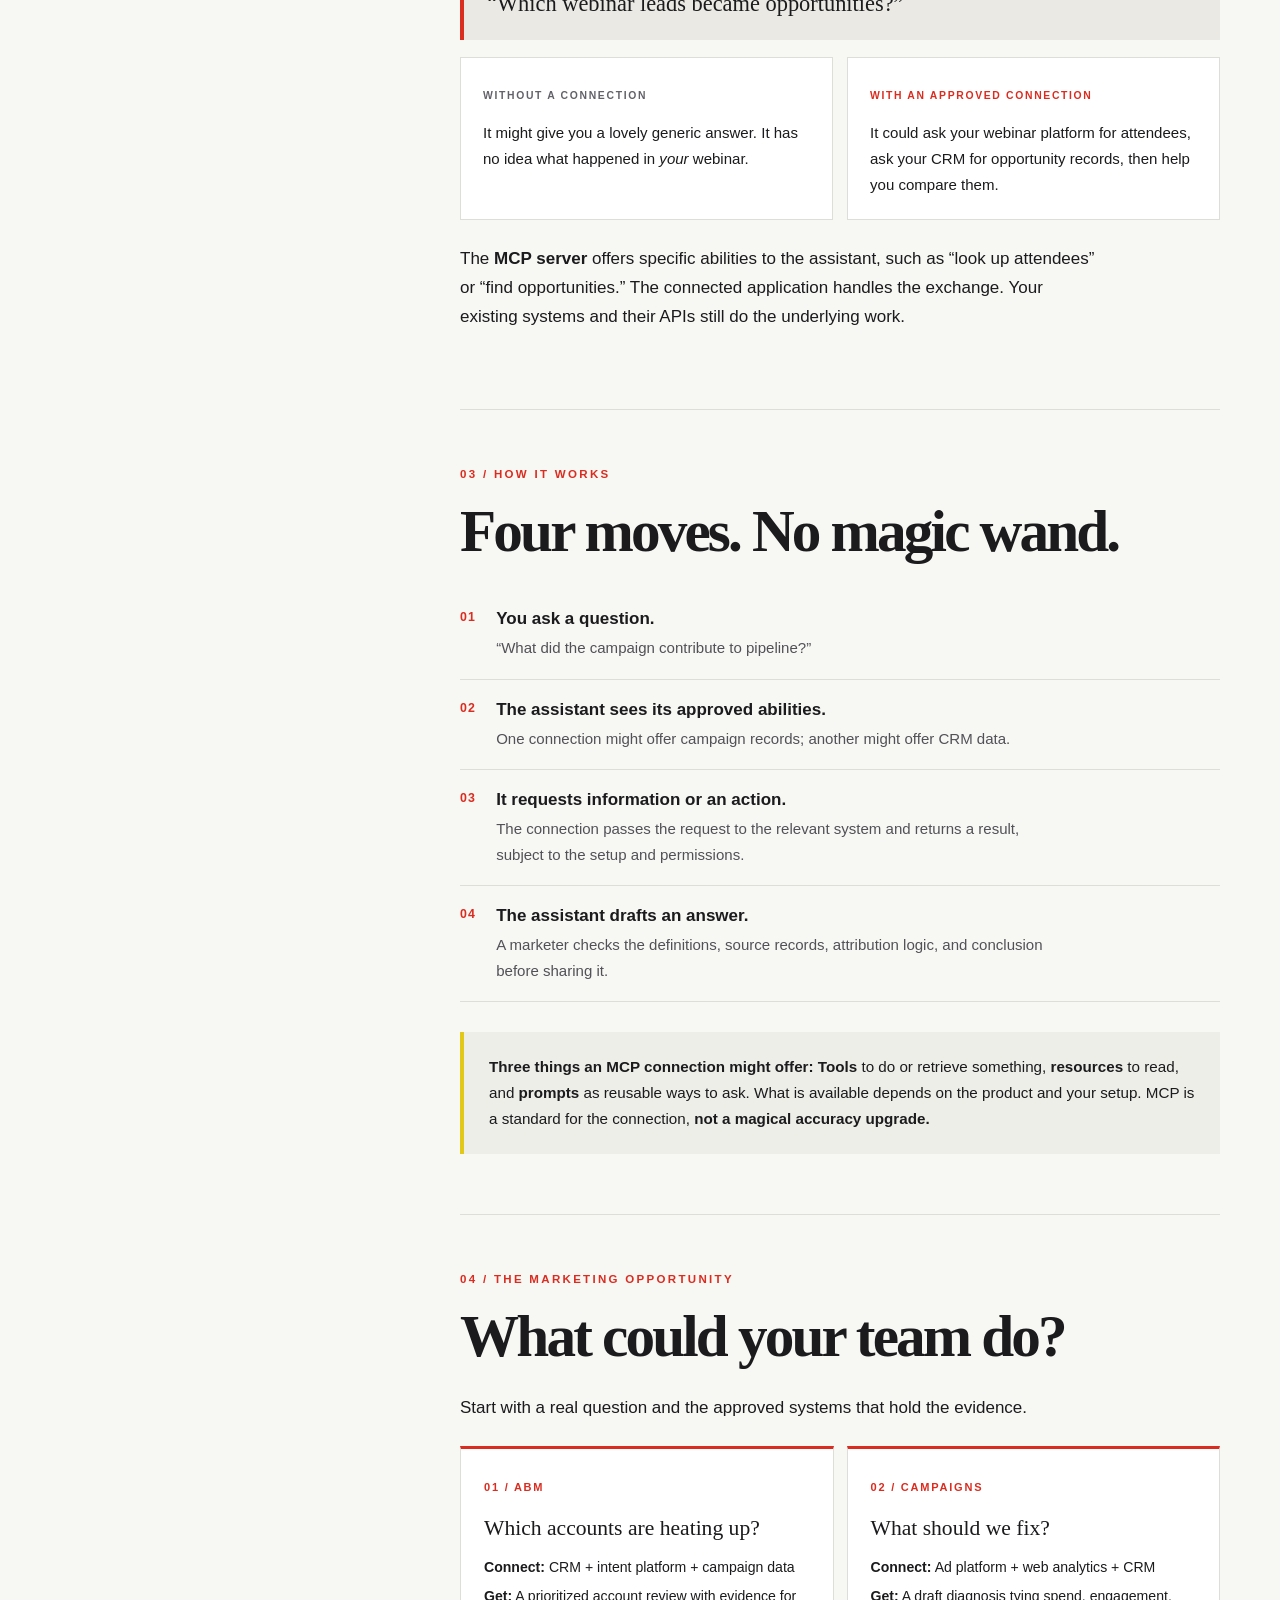
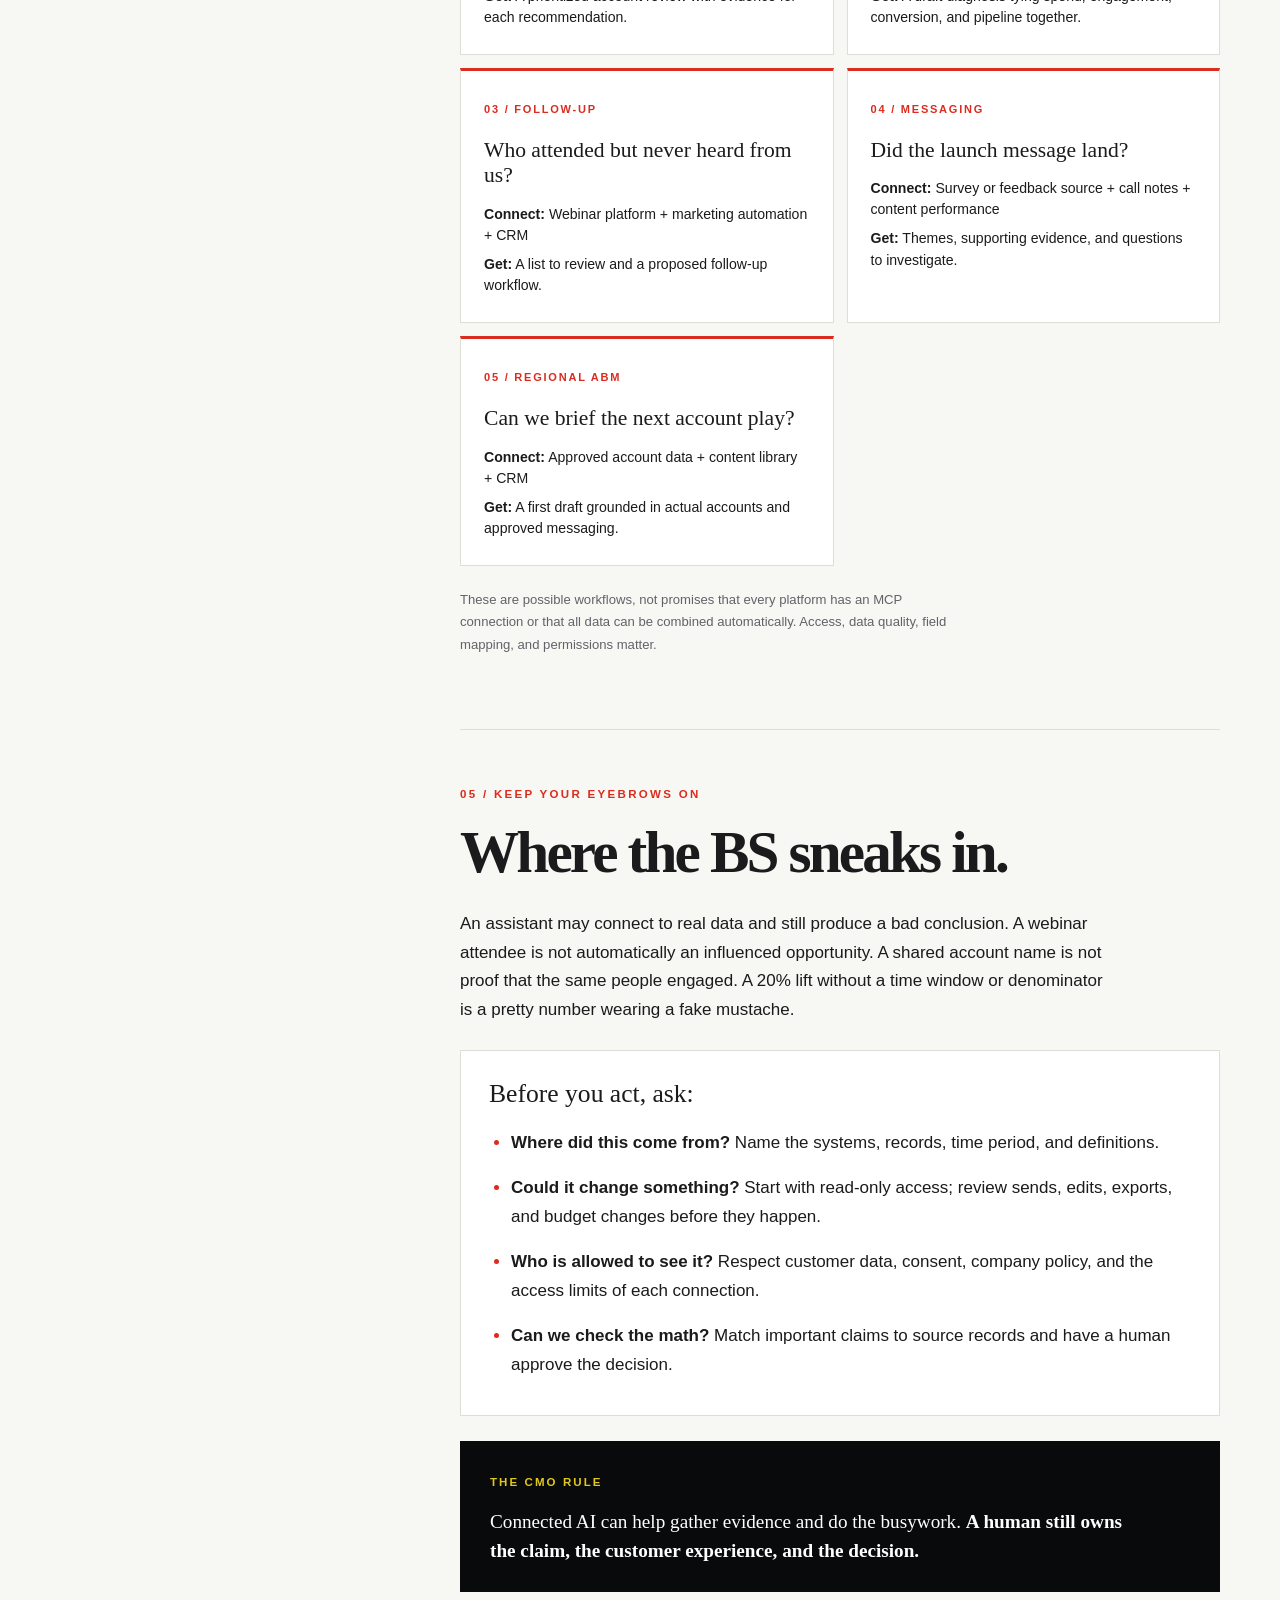
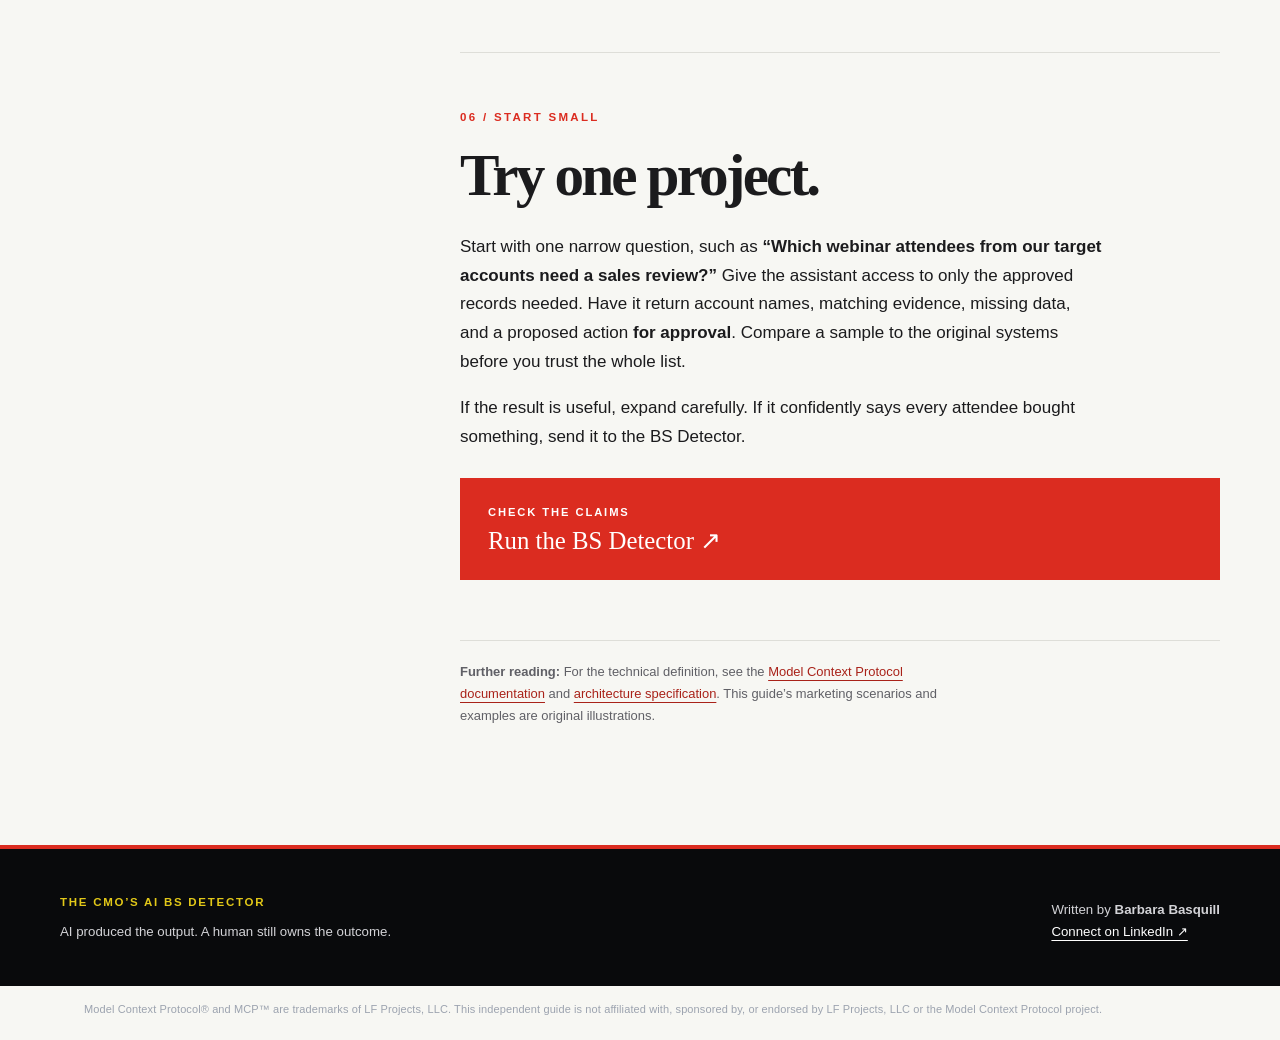
==== commit e1c630ea: "Update index.html" ====
--- a/mcp-for-marketers/index.html
+++ b/mcp-for-marketers/index.html
@@ -66,8 +66,18 @@
   <footer><div class="shell footer-inner"><div><span>THE CMO’S AI BS DETECTOR</span><p>AI produced the output. A human still owns the outcome.</p></div><div><p>Written by <strong>Barbara Basquill</strong></p><a href="https://www.linkedin.com/in/enterprisemarketing/">Connect on LinkedIn ↗</a></div></div></footer>
 </body>
 </html>
-<p class="trademark-notice">
-  Model Context Protocol® and MCP™ are trademarks of LF Projects, LLC.
-  This independent guide is not affiliated with, sponsored by, or endorsed by
-  LF Projects, LLC or the Model Context Protocol project.
-</p>
+<div style="max-width: 1160px; margin: 0 auto; padding: 0 24px 22px;">
+  <p style="
+    margin: 0;
+    padding-top: 14px;
+    border-top: 1px solid rgba(255,255,255,0.14);
+    color: #9ca3af;
+    font-size: 11px;
+    line-height: 1.55;
+    letter-spacing: 0.01em;
+  ">
+    Model Context Protocol® and MCP™ are trademarks of LF Projects, LLC.
+    This independent guide is not affiliated with, sponsored by, or endorsed by
+    LF Projects, LLC or the Model Context Protocol project.
+  </p>
+</div>
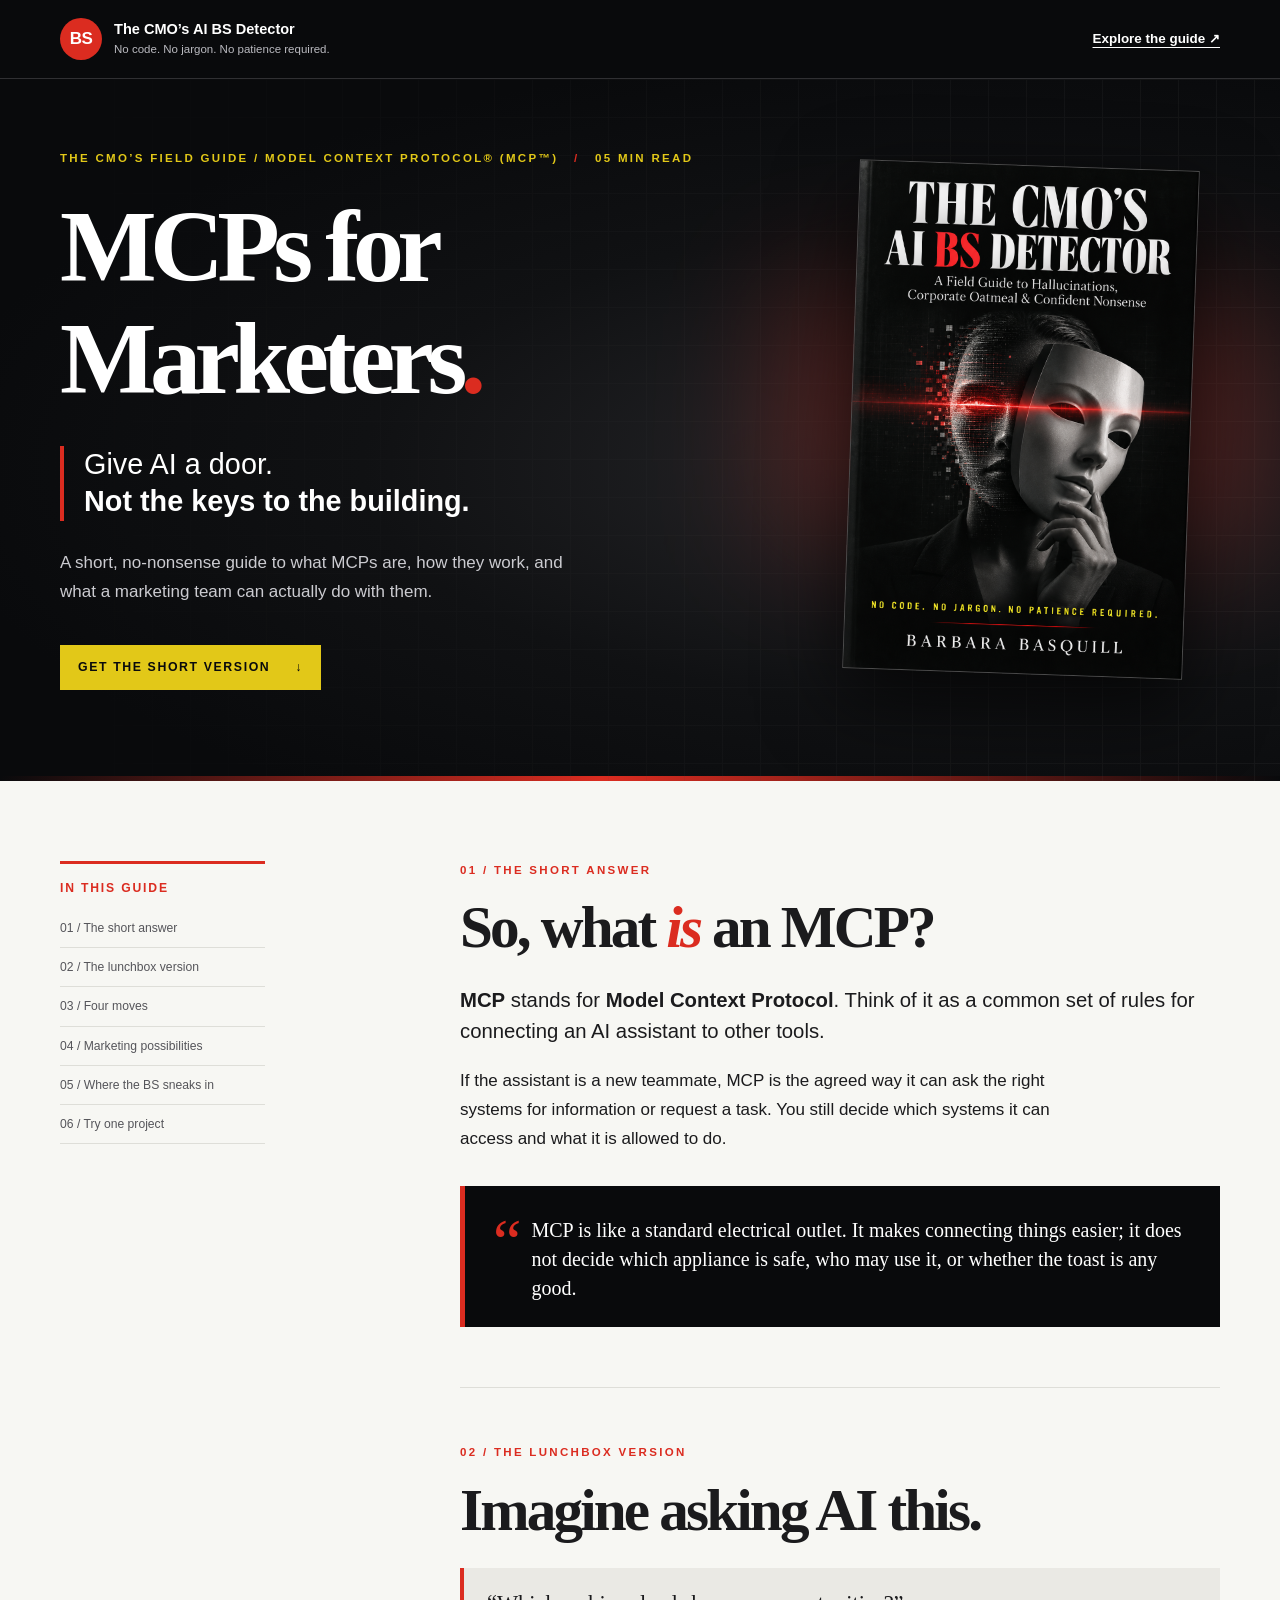
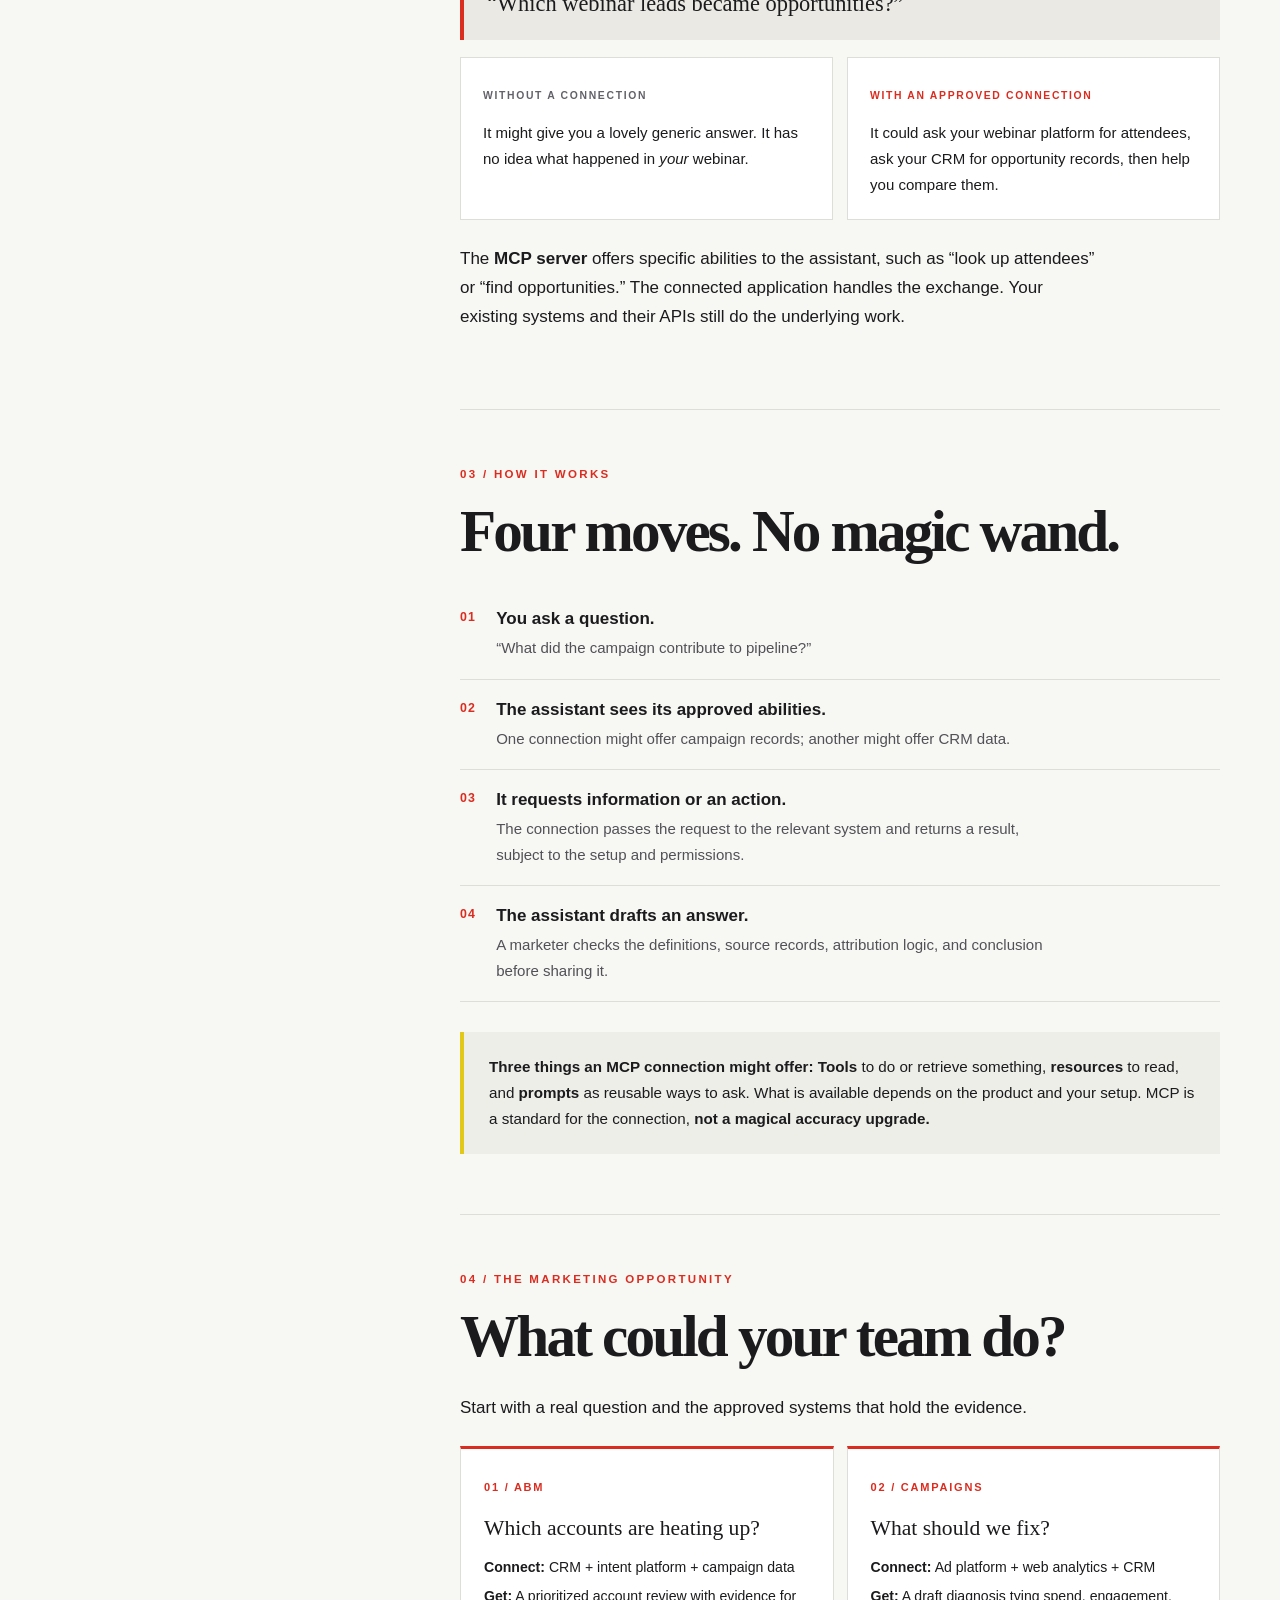
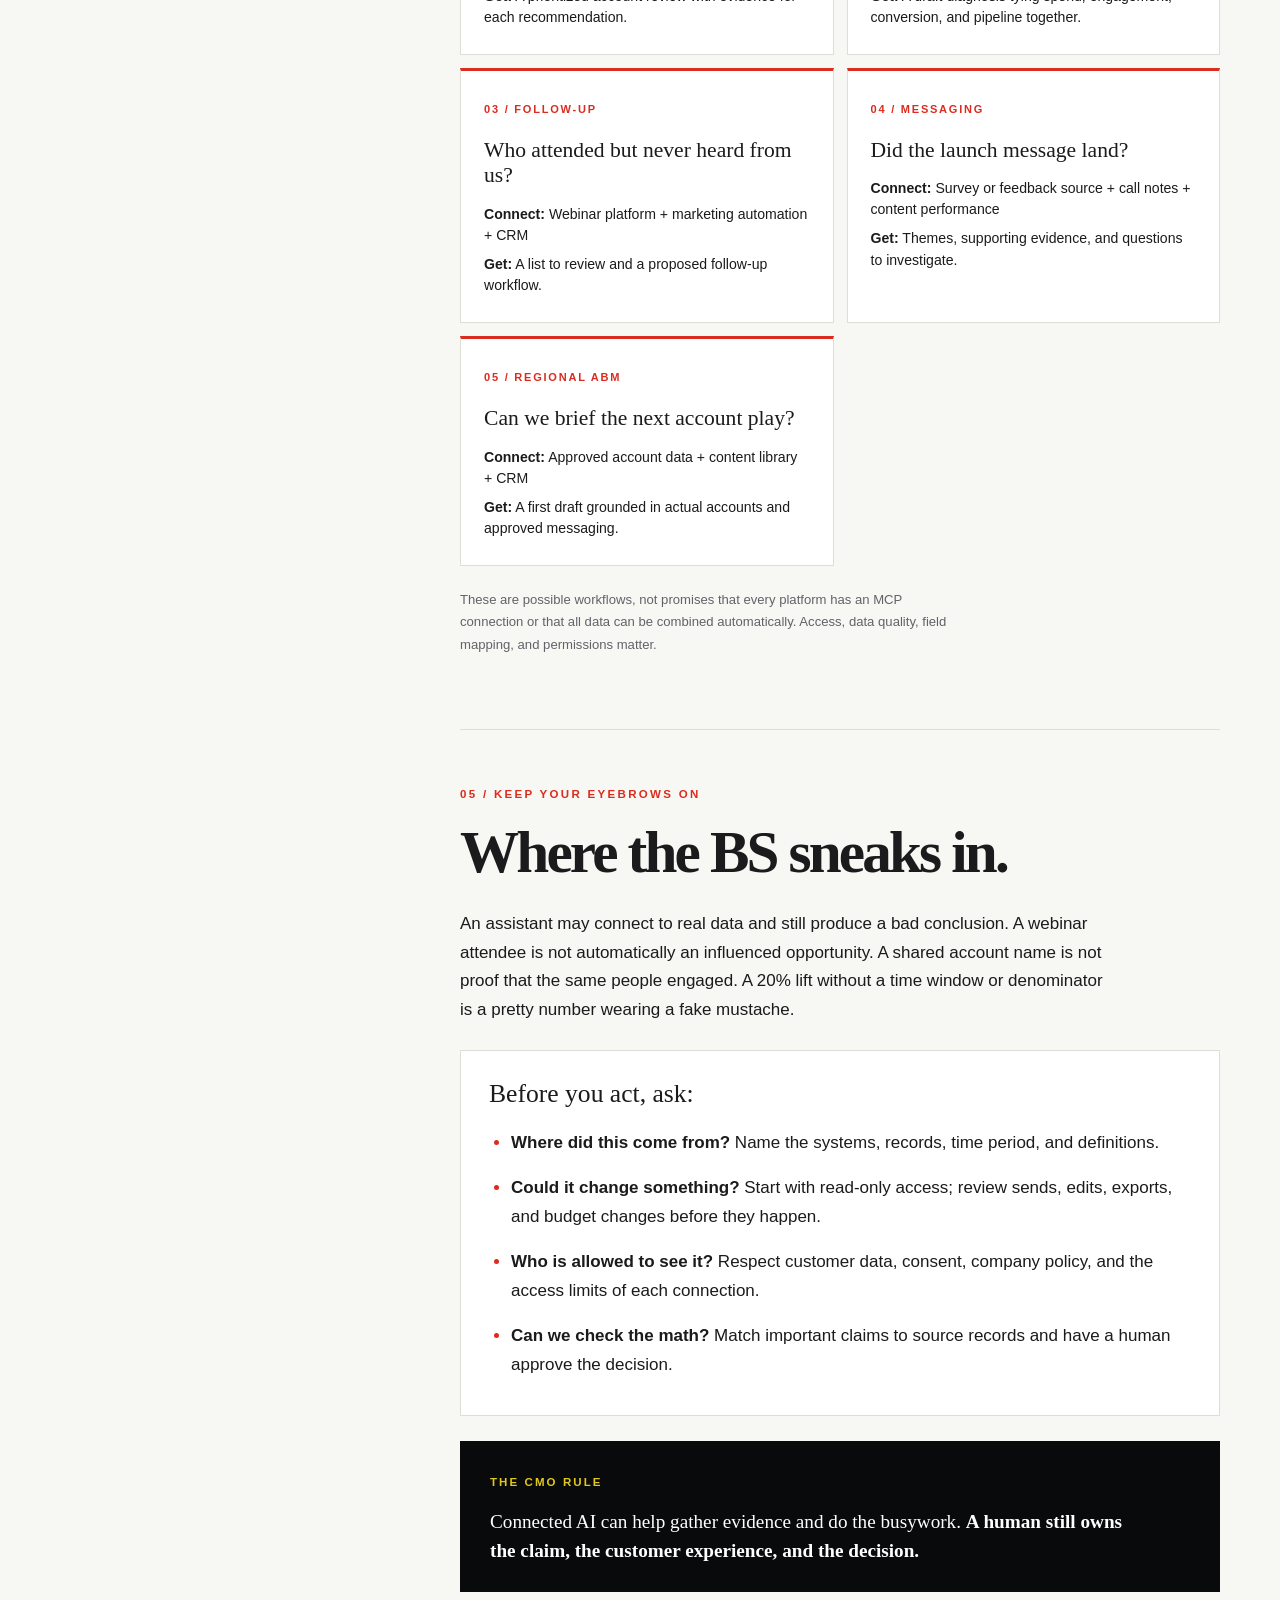
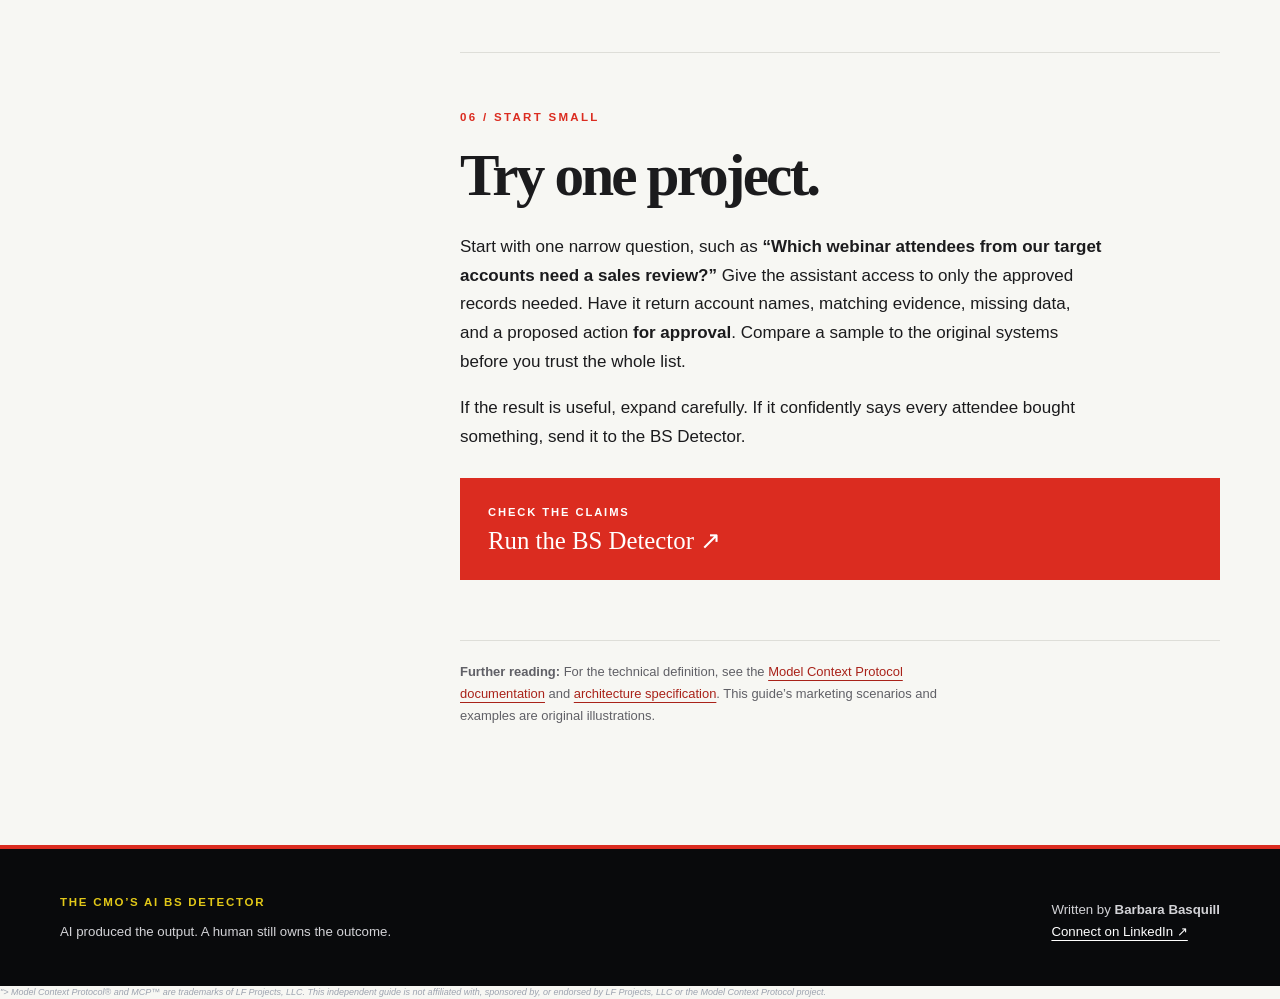
==== commit d500c414: "Update index.html" ====
--- a/mcp-for-marketers/index.html
+++ b/mcp-for-marketers/index.html
@@ -66,15 +66,7 @@
   <footer><div class="shell footer-inner"><div><span>THE CMO’S AI BS DETECTOR</span><p>AI produced the output. A human still owns the outcome.</p></div><div><p>Written by <strong>Barbara Basquill</strong></p><a href="https://www.linkedin.com/in/enterprisemarketing/">Connect on LinkedIn ↗</a></div></div></footer>
 </body>
 </html>
-<div style="max-width: 1160px; margin: 0 auto; padding: 0 24px 22px;">
-  <p style="
-    margin: 0;
-    padding-top: 14px;
-    border-top: 1px solid rgba(255,255,255,0.14);
-    color: #9ca3af;
-    font-size: 11px;
-    line-height: 1.55;
-    letter-spacing: 0.01em;
+<p style="font-size: 9px !important; line-height: 1.45; font-style: italic; color: #9ca3af; margin: 0;">
   ">
     Model Context Protocol® and MCP™ are trademarks of LF Projects, LLC.
     This independent guide is not affiliated with, sponsored by, or endorsed by
